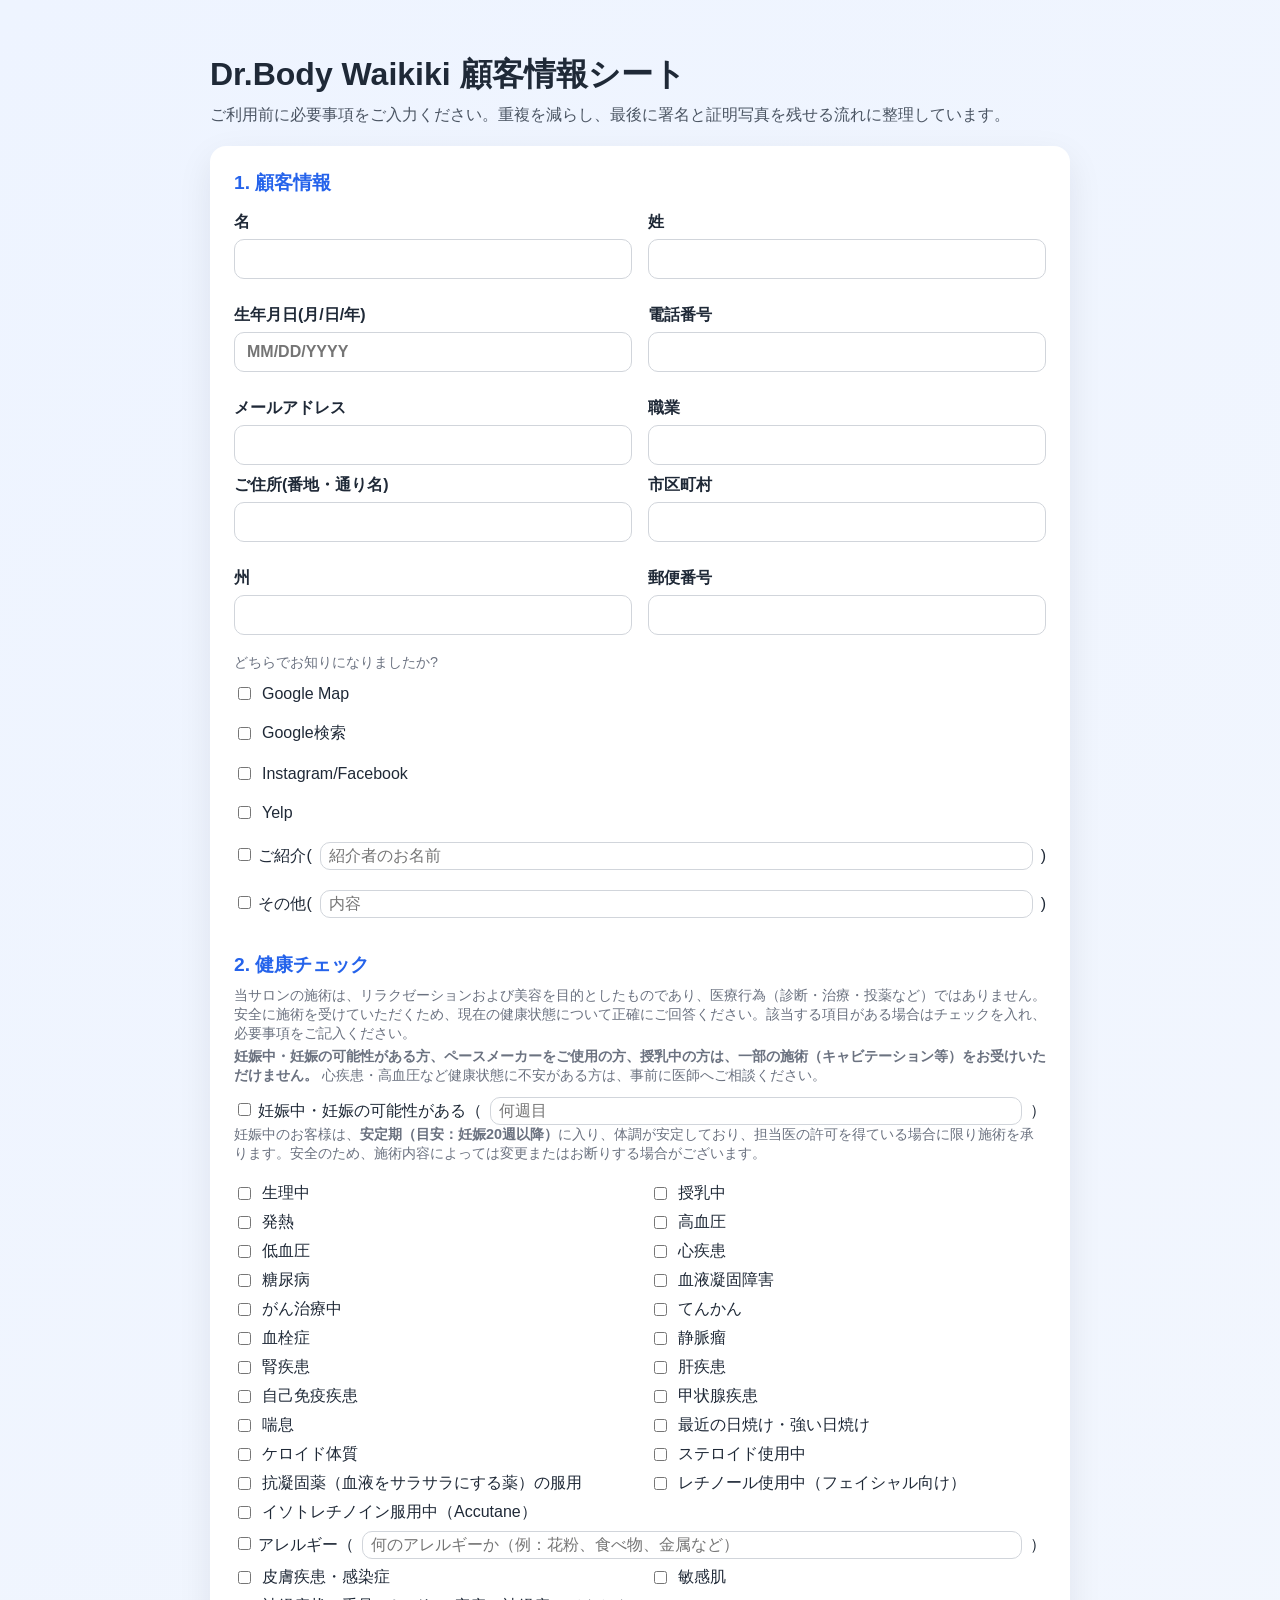
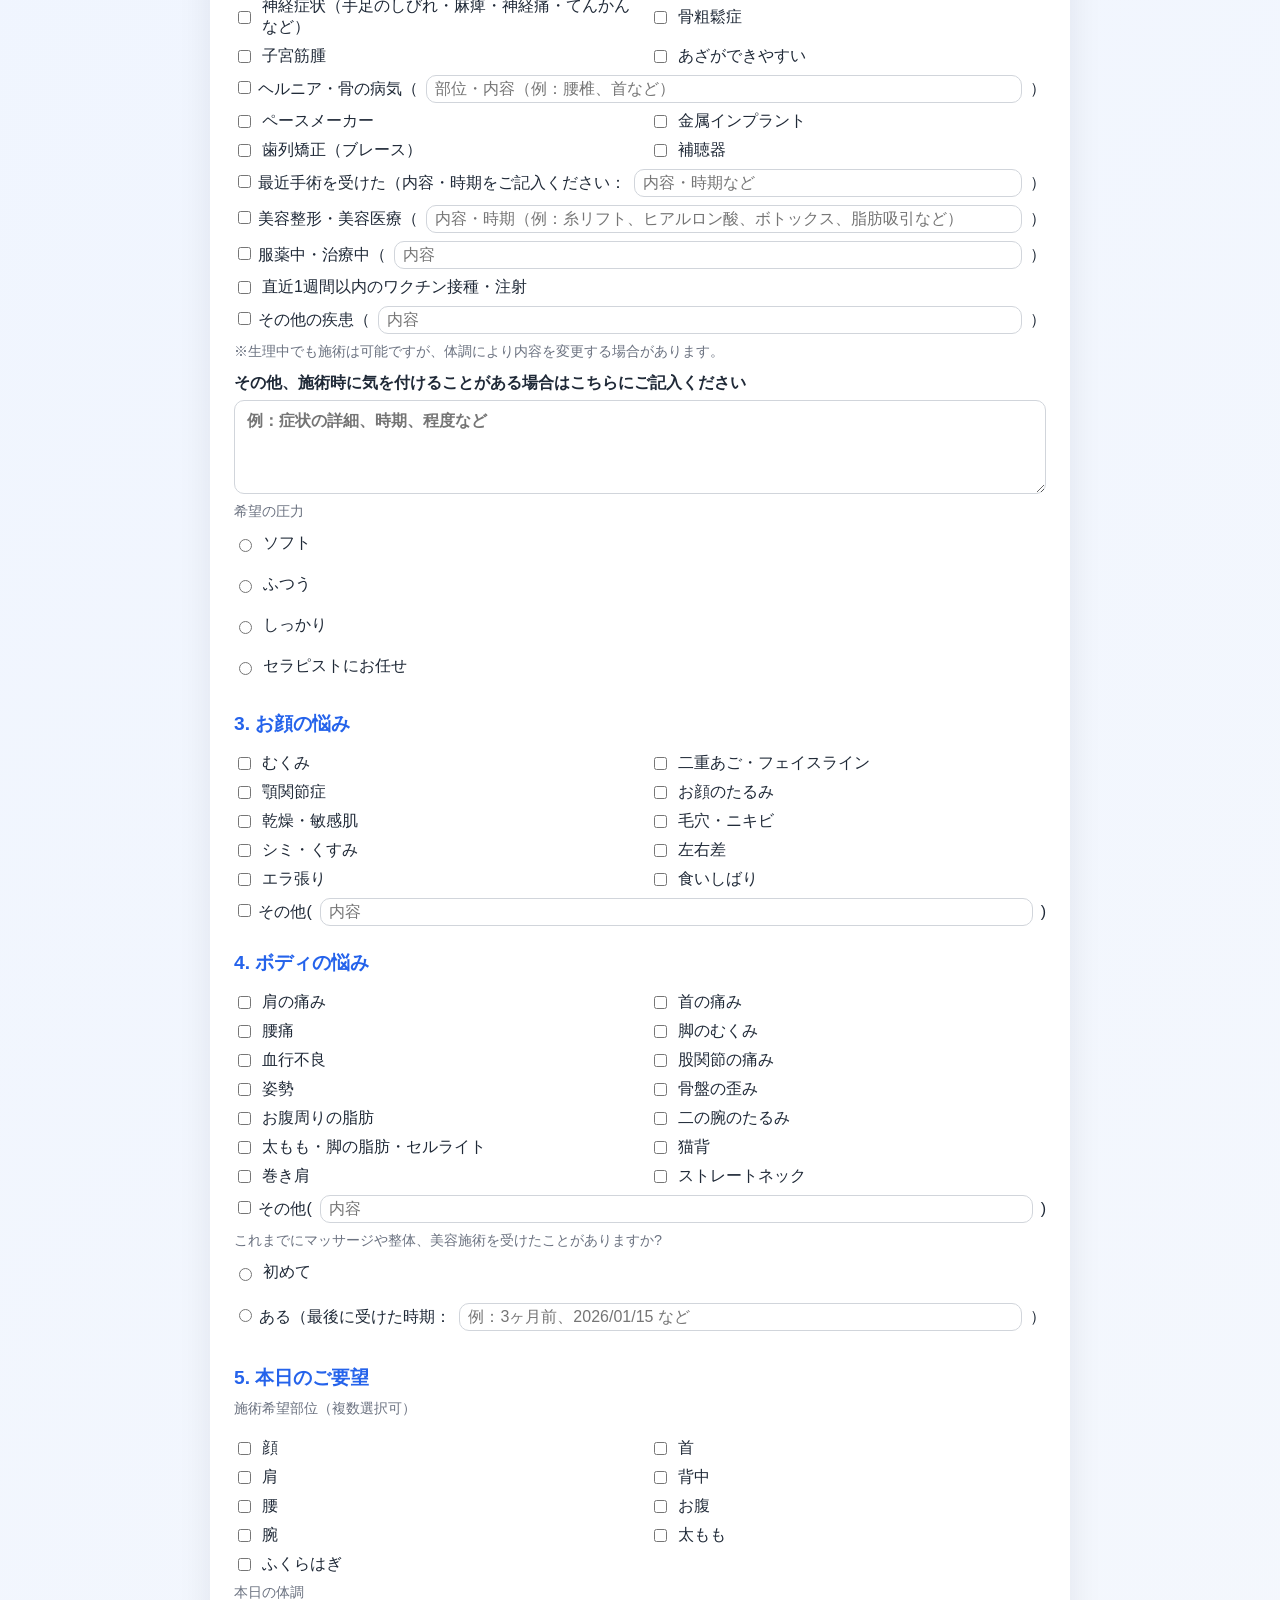
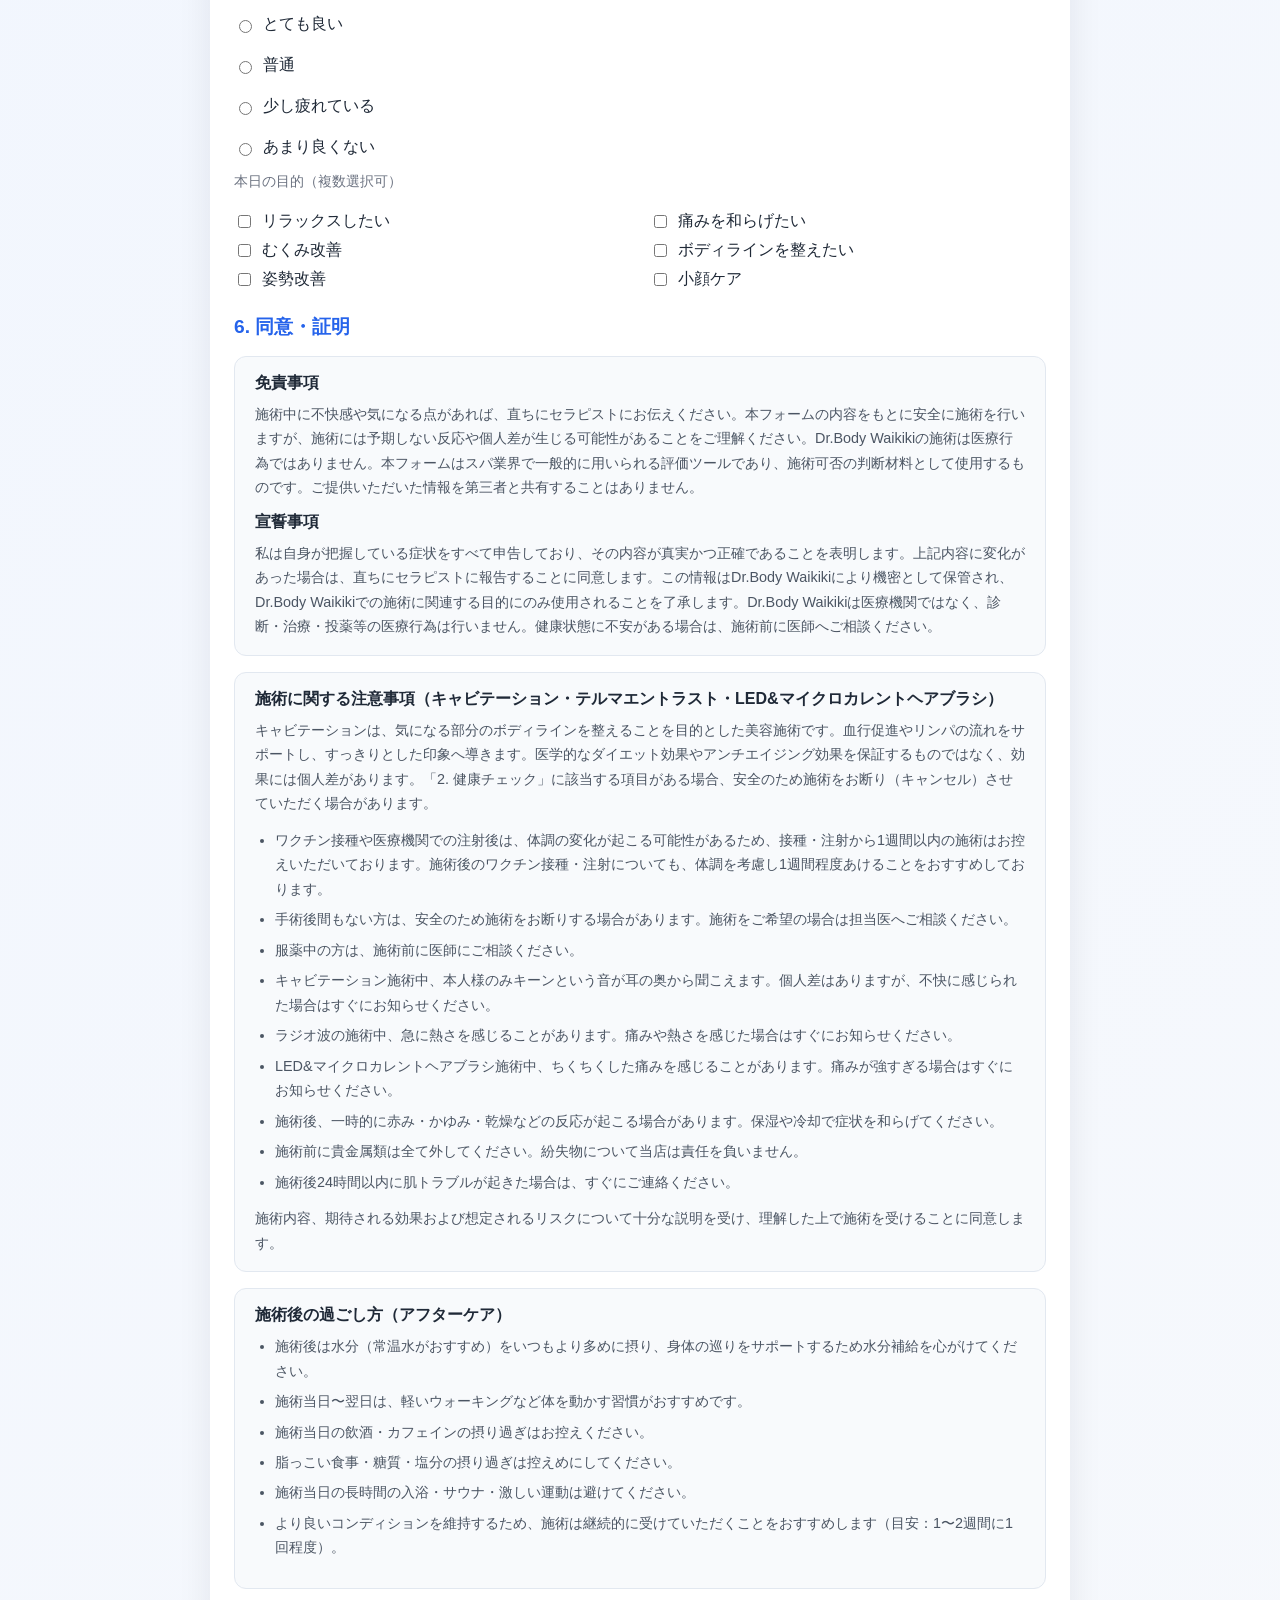
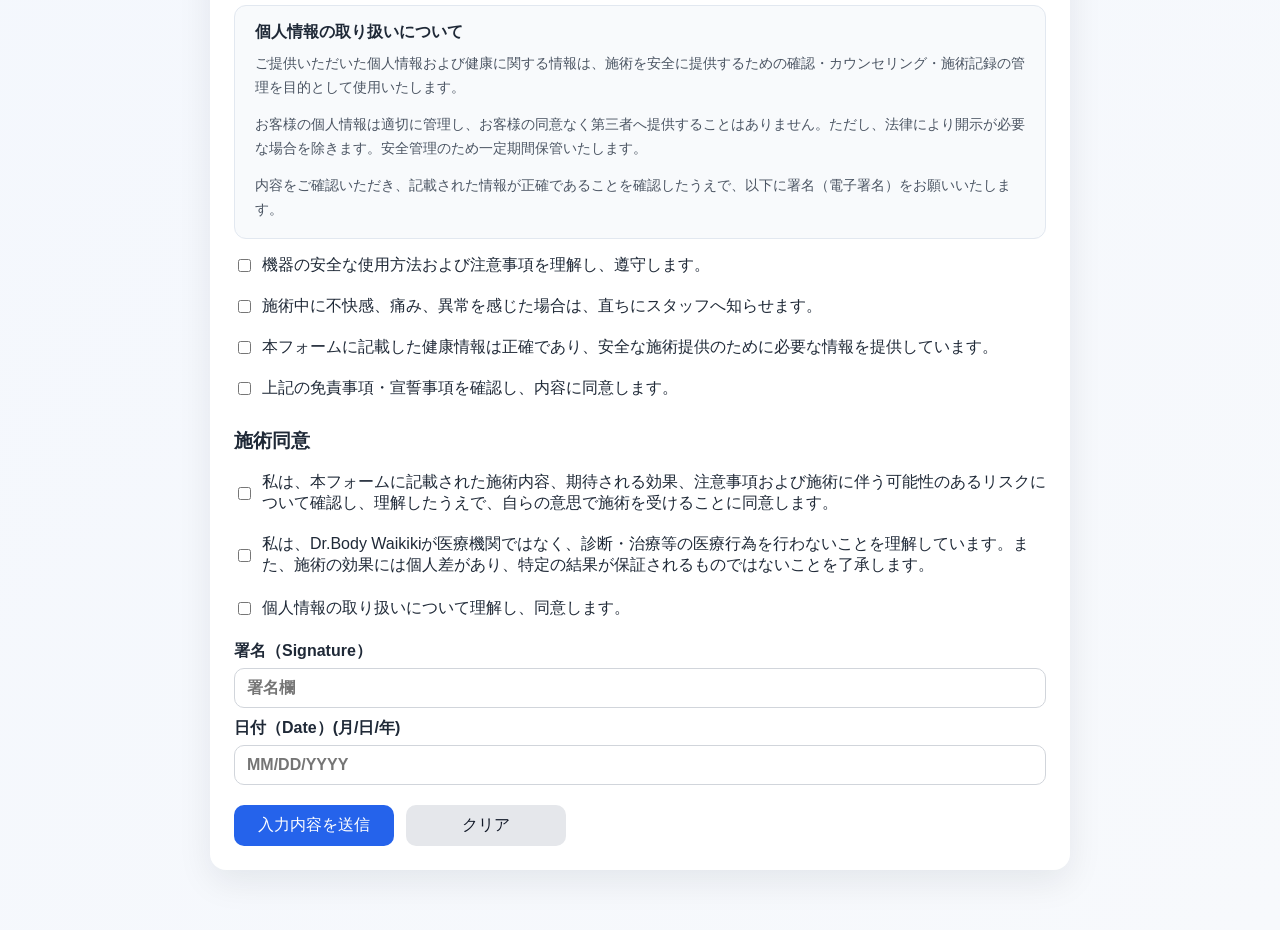
==== index.html @ 27babc33 "Require birth date, email, and referral source" ====
<!DOCTYPE html>
<html lang="ja">
  <head>
    <meta charset="UTF-8" />
    <meta name="viewport" content="width=device-width, initial-scale=1.0" />
    <title>Dr.Body Waikiki | 顧客情報・健康チェック・同意・証明</title>
    <link rel="stylesheet" href="styles.css" />
  </head>
  <body>
    <main class="container">
      <header class="hero">
        <h1>Dr.Body Waikiki 顧客情報シート</h1>
        <p>ご利用前に必要事項をご入力ください。重複を減らし、最後に署名と証明写真を残せる流れに整理しています。</p>
      </header>

      <form id="intakeForm" class="form-card">
        <section>
          <h2>1. 顧客情報</h2>
          <div class="grid">
            <label>
              名
              <input type="text" name="firstName" autocomplete="given-name" required />
            </label>
            <label>
              姓
              <input type="text" name="lastName" autocomplete="family-name" required />
            </label>
            <label>
              生年月日(月/日/年)
              <input
                type="text"
                name="birthDate"
                placeholder="MM/DD/YYYY"
                pattern="(0[1-9]|1[0-2])/(0[1-9]|[12][0-9]|3[01])/[0-9]{4}"
                title="MM/DD/YYYY の形式で入力してください"
                autocomplete="bday"
                required
              />
            </label>
            <label>
              電話番号
              <input type="tel" name="phone" autocomplete="tel" required />
            </label>
            <label>
              メールアドレス
              <input type="email" name="email" autocomplete="email" required />
            </label>
            <label>
              職業
              <input type="text" name="occupation" autocomplete="organization-title" />
            </label>
          </div>
          <div class="grid">
            <label>
              ご住所(番地・通り名)
              <input type="text" name="addressStreet" autocomplete="street-address" />
            </label>
            <label>
              市区町村
              <input type="text" name="addressCity" autocomplete="address-level2" />
            </label>
            <label>
              州
              <input type="text" name="addressState" autocomplete="address-level1" />
            </label>
            <label>
              郵便番号
              <input type="text" name="addressZip" autocomplete="postal-code" />
            </label>
          </div>
          <div class="referral-block">
            <p class="section-note">どちらでお知りになりましたか?</p>
            <div class="checkbox-list">
              <label><input type="checkbox" name="referralSource" value="Google Map" /> Google Map</label>
              <label><input type="checkbox" name="referralSource" value="Google検索" /> Google検索</label>
              <label><input type="checkbox" name="referralSource" value="Instagram/Facebook" /> Instagram/Facebook</label>
              <label><input type="checkbox" name="referralSource" value="Yelp" /> Yelp</label>
              <label class="inline-detail">
                <span><input type="checkbox" name="referralSource" value="ご紹介" /> ご紹介(</span>
                <input type="text" name="referralName" placeholder="紹介者のお名前" />
                <span>)</span>
              </label>
              <label class="inline-detail">
                <span><input type="checkbox" name="referralSource" value="その他" /> その他(</span>
                <input type="text" name="referralOther" placeholder="内容" />
                <span>)</span>
              </label>
            </div>
          </div>
        </section>

        <section>
          <h2>2. 健康チェック</h2>
          <p class="section-note">当サロンの施術は、リラクゼーションおよび美容を目的としたものであり、医療行為（診断・治療・投薬など）ではありません。安全に施術を受けていただくため、現在の健康状態について正確にご回答ください。該当する項目がある場合はチェックを入れ、必要事項をご記入ください。</p>
          <p class="section-note">
            <strong>妊娠中・妊娠の可能性がある方、ペースメーカーをご使用の方、授乳中の方は、一部の施術（キャビテーション等）をお受けいただけません。</strong>
            心疾患・高血圧など健康状態に不安がある方は、事前に医師へご相談ください。
          </p>
          <div class="symptom-grid">
            <label class="inline-detail">
              <span><input type="checkbox" name="symptoms" value="妊娠中・妊娠の可能性" /> 妊娠中・妊娠の可能性がある（</span>
              <input type="text" name="pregnancyWeeks" placeholder="何週目" />
              <span>）</span>
            </label>
            <p class="section-note" style="grid-column: 1 / -1;">
              妊娠中のお客様は、<strong>安定期（目安：妊娠20週以降）</strong>に入り、体調が安定しており、担当医の許可を得ている場合に限り施術を承ります。安全のため、施術内容によっては変更またはお断りする場合がございます。
            </p>
            <label><input type="checkbox" name="symptoms" value="生理中" /> 生理中</label>
            <label><input type="checkbox" name="symptoms" value="授乳中" /> 授乳中</label>
            <label><input type="checkbox" name="symptoms" value="発熱" /> 発熱</label>
            <label><input type="checkbox" name="symptoms" value="高血圧" /> 高血圧</label>
            <label><input type="checkbox" name="symptoms" value="低血圧" /> 低血圧</label>
            <label><input type="checkbox" name="symptoms" value="心疾患" /> 心疾患</label>
            <label><input type="checkbox" name="symptoms" value="糖尿病" /> 糖尿病</label>
            <label><input type="checkbox" name="symptoms" value="血液凝固障害" /> 血液凝固障害</label>
            <label><input type="checkbox" name="symptoms" value="がん治療中" /> がん治療中</label>
            <label><input type="checkbox" name="symptoms" value="てんかん" /> てんかん</label>
            <label><input type="checkbox" name="symptoms" value="血栓症" /> 血栓症</label>
            <label><input type="checkbox" name="symptoms" value="静脈瘤" /> 静脈瘤</label>
            <label><input type="checkbox" name="symptoms" value="腎疾患" /> 腎疾患</label>
            <label><input type="checkbox" name="symptoms" value="肝疾患" /> 肝疾患</label>
            <label><input type="checkbox" name="symptoms" value="自己免疫疾患" /> 自己免疫疾患</label>
            <label><input type="checkbox" name="symptoms" value="甲状腺疾患" /> 甲状腺疾患</label>
            <label><input type="checkbox" name="symptoms" value="喘息" /> 喘息</label>
            <label><input type="checkbox" name="symptoms" value="最近の日焼け・強い日焼け" /> 最近の日焼け・強い日焼け</label>
            <label><input type="checkbox" name="symptoms" value="ケロイド体質" /> ケロイド体質</label>
            <label><input type="checkbox" name="symptoms" value="ステロイド使用中" /> ステロイド使用中</label>
            <label><input type="checkbox" name="symptoms" value="抗凝固薬（血液をサラサラにする薬）の服用" /> 抗凝固薬（血液をサラサラにする薬）の服用</label>
            <label><input type="checkbox" name="symptoms" value="レチノール使用中（フェイシャル向け）" /> レチノール使用中（フェイシャル向け）</label>
            <label><input type="checkbox" name="symptoms" value="イソトレチノイン服用中（Accutane）" /> イソトレチノイン服用中（Accutane）</label>
            <label class="inline-detail">
              <span><input type="checkbox" name="symptoms" value="アレルギー" /> アレルギー（</span>
              <input type="text" name="allergyDetail" placeholder="何のアレルギーか（例：花粉、食べ物、金属など）" />
              <span>）</span>
            </label>
            <label><input type="checkbox" name="symptoms" value="皮膚疾患・感染症" /> 皮膚疾患・感染症</label>
            <label><input type="checkbox" name="symptoms" value="敏感肌" /> 敏感肌</label>
            <label><input type="checkbox" name="symptoms" value="神経症状（手足のしびれ・麻痺・神経痛・てんかんなど）" /> 神経症状（手足のしびれ・麻痺・神経痛・てんかんなど）</label>
            <label><input type="checkbox" name="symptoms" value="骨粗鬆症" /> 骨粗鬆症</label>
            <label><input type="checkbox" name="symptoms" value="子宮筋腫" /> 子宮筋腫</label>
            <label><input type="checkbox" name="symptoms" value="あざができやすい" /> あざができやすい</label>
            <label class="inline-detail">
              <span><input type="checkbox" name="symptoms" value="ヘルニア・骨の病気" /> ヘルニア・骨の病気（</span>
              <input type="text" name="herniaDetail" placeholder="部位・内容（例：腰椎、首など）" />
              <span>）</span>
            </label>
            <label><input type="checkbox" name="symptoms" value="ペースメーカー" /> ペースメーカー</label>
            <label><input type="checkbox" name="symptoms" value="金属インプラント" /> 金属インプラント</label>
            <label><input type="checkbox" name="symptoms" value="歯列矯正（ブレース）" /> 歯列矯正（ブレース）</label>
            <label><input type="checkbox" name="symptoms" value="補聴器" /> 補聴器</label>
            <label class="inline-detail">
              <span><input type="checkbox" name="symptoms" value="最近手術を受けた" /> 最近手術を受けた（内容・時期をご記入ください：</span>
              <input type="text" name="recentSurgeryDetail" placeholder="内容・時期など" />
              <span>）</span>
            </label>
            <label class="inline-detail">
              <span><input type="checkbox" name="symptoms" value="美容整形・美容医療" /> 美容整形・美容医療（</span>
              <input type="text" name="cosmeticSurgeryDetail" placeholder="内容・時期（例：糸リフト、ヒアルロン酸、ボトックス、脂肪吸引など）" />
              <span>）</span>
            </label>
            <label class="inline-detail">
              <span><input type="checkbox" name="symptoms" value="服薬中・治療中" /> 服薬中・治療中（</span>
              <input type="text" name="medicationDetail" placeholder="内容" />
              <span>）</span>
            </label>
            <label><input type="checkbox" name="symptoms" value="直近1週間以内のワクチン接種・注射" /> 直近1週間以内のワクチン接種・注射</label>
            <label class="inline-detail">
              <span><input type="checkbox" name="symptoms" value="その他の疾患" /> その他の疾患（</span>
              <input type="text" name="otherHealthDetail" placeholder="内容" />
              <span>）</span>
            </label>
          </div>
          <p class="section-note">※生理中でも施術は可能ですが、体調により内容を変更する場合があります。</p>
          <label>
            その他、施術時に気を付けることがある場合はこちらにご記入ください
            <textarea name="healthDetails" rows="4" placeholder="例：症状の詳細、時期、程度など"></textarea>
          </label>
          <div class="pressure-block">
            <p class="section-note">希望の圧力</p>
            <div class="checkbox-list pressure-options">
              <label><input type="radio" name="pressurePreference" value="ソフト" /> ソフト</label>
              <label><input type="radio" name="pressurePreference" value="ふつう" /> ふつう</label>
              <label><input type="radio" name="pressurePreference" value="しっかり" /> しっかり</label>
              <label><input type="radio" name="pressurePreference" value="セラピストにお任せ" /> セラピストにお任せ</label>
            </div>
          </div>
        </section>

        <section>
          <h2>3. お顔の悩み</h2>
          <div class="symptom-grid">
            <label><input type="checkbox" name="facialConcerns" value="むくみ" /> むくみ</label>
            <label><input type="checkbox" name="facialConcerns" value="二重あご・フェイスライン" /> 二重あご・フェイスライン</label>
            <label><input type="checkbox" name="facialConcerns" value="顎関節症" /> 顎関節症</label>
            <label><input type="checkbox" name="facialConcerns" value="お顔のたるみ" /> お顔のたるみ</label>
            <label><input type="checkbox" name="facialConcerns" value="乾燥・敏感肌" /> 乾燥・敏感肌</label>
            <label><input type="checkbox" name="facialConcerns" value="毛穴・ニキビ" /> 毛穴・ニキビ</label>
            <label><input type="checkbox" name="facialConcerns" value="シミ・くすみ" /> シミ・くすみ</label>
            <label><input type="checkbox" name="facialConcerns" value="左右差" /> 左右差</label>
            <label><input type="checkbox" name="facialConcerns" value="エラ張り" /> エラ張り</label>
            <label><input type="checkbox" name="facialConcerns" value="食いしばり" /> 食いしばり</label>
            <label class="inline-detail">
              <span><input type="checkbox" name="facialConcerns" value="その他" /> その他(</span>
              <input type="text" name="facialConcernOther" placeholder="内容" />
              <span>)</span>
            </label>
          </div>
        </section>

        <section>
          <h2>4. ボディの悩み</h2>
          <div class="symptom-grid">
            <label><input type="checkbox" name="bodyConcerns" value="肩の痛み" /> 肩の痛み</label>
            <label><input type="checkbox" name="bodyConcerns" value="首の痛み" /> 首の痛み</label>
            <label><input type="checkbox" name="bodyConcerns" value="腰痛" /> 腰痛</label>
            <label><input type="checkbox" name="bodyConcerns" value="脚のむくみ" /> 脚のむくみ</label>
            <label><input type="checkbox" name="bodyConcerns" value="血行不良" /> 血行不良</label>
            <label><input type="checkbox" name="bodyConcerns" value="股関節の痛み" /> 股関節の痛み</label>
            <label><input type="checkbox" name="bodyConcerns" value="姿勢" /> 姿勢</label>
            <label><input type="checkbox" name="bodyConcerns" value="骨盤の歪み" /> 骨盤の歪み</label>
            <label><input type="checkbox" name="bodyConcerns" value="お腹周りの脂肪" /> お腹周りの脂肪</label>
            <label><input type="checkbox" name="bodyConcerns" value="二の腕のたるみ" /> 二の腕のたるみ</label>
            <label><input type="checkbox" name="bodyConcerns" value="太もも・脚の脂肪・セルライト" /> 太もも・脚の脂肪・セルライト</label>
            <label><input type="checkbox" name="bodyConcerns" value="猫背" /> 猫背</label>
            <label><input type="checkbox" name="bodyConcerns" value="巻き肩" /> 巻き肩</label>
            <label><input type="checkbox" name="bodyConcerns" value="ストレートネック" /> ストレートネック</label>
            <label class="inline-detail">
              <span><input type="checkbox" name="bodyConcerns" value="その他" /> その他(</span>
              <input type="text" name="bodyConcernOther" placeholder="内容" />
              <span>)</span>
            </label>
          </div>
          <div class="referral-block">
            <p class="section-note">これまでにマッサージや整体、美容施術を受けたことがありますか?</p>
            <div class="checkbox-list">
              <label><input type="radio" name="massageHistory" value="初めて" /> 初めて</label>
              <label class="inline-detail">
                <span><input type="radio" name="massageHistory" value="ある" /> ある（最後に受けた時期：</span>
                <input type="text" name="lastMassage" placeholder="例：3ヶ月前、2026/01/15 など" />
                <span>）</span>
              </label>
            </div>
          </div>
        </section>

        <section>
          <h2>5. 本日のご要望</h2>
          <div class="symptom-grid">
            <p class="section-note" style="grid-column: 1 / -1;">施術希望部位（複数選択可）</p>
            <label><input type="checkbox" name="desiredAreas" value="顔" /> 顔</label>
            <label><input type="checkbox" name="desiredAreas" value="首" /> 首</label>
            <label><input type="checkbox" name="desiredAreas" value="肩" /> 肩</label>
            <label><input type="checkbox" name="desiredAreas" value="背中" /> 背中</label>
            <label><input type="checkbox" name="desiredAreas" value="腰" /> 腰</label>
            <label><input type="checkbox" name="desiredAreas" value="お腹" /> お腹</label>
            <label><input type="checkbox" name="desiredAreas" value="腕" /> 腕</label>
            <label><input type="checkbox" name="desiredAreas" value="太もも" /> 太もも</label>
            <label><input type="checkbox" name="desiredAreas" value="ふくらはぎ" /> ふくらはぎ</label>
          </div>
          <div class="pressure-block">
            <p class="section-note">本日の体調</p>
            <div class="checkbox-list pressure-options">
              <label><input type="radio" name="todayCondition" value="とても良い" /> とても良い</label>
              <label><input type="radio" name="todayCondition" value="普通" /> 普通</label>
              <label><input type="radio" name="todayCondition" value="少し疲れている" /> 少し疲れている</label>
              <label><input type="radio" name="todayCondition" value="あまり良くない" /> あまり良くない</label>
            </div>
          </div>
          <div class="symptom-grid">
            <p class="section-note" style="grid-column: 1 / -1;">本日の目的（複数選択可）</p>
            <label><input type="checkbox" name="todayGoals" value="リラックスしたい" /> リラックスしたい</label>
            <label><input type="checkbox" name="todayGoals" value="痛みを和らげたい" /> 痛みを和らげたい</label>
            <label><input type="checkbox" name="todayGoals" value="むくみ改善" /> むくみ改善</label>
            <label><input type="checkbox" name="todayGoals" value="ボディラインを整えたい" /> ボディラインを整えたい</label>
            <label><input type="checkbox" name="todayGoals" value="姿勢改善" /> 姿勢改善</label>
            <label><input type="checkbox" name="todayGoals" value="小顔ケア" /> 小顔ケア</label>
          </div>
        </section>

        <section>
          <h2>6. 同意・証明</h2>
          <div class="disclaimer">
            <h3>免責事項</h3>
            <p>
              施術中に不快感や気になる点があれば、直ちにセラピストにお伝えください。本フォームの内容をもとに安全に施術を行いますが、施術には予期しない反応や個人差が生じる可能性があることをご理解ください。Dr.Body Waikikiの施術は医療行為ではありません。本フォームはスパ業界で一般的に用いられる評価ツールであり、施術可否の判断材料として使用するものです。ご提供いただいた情報を第三者と共有することはありません。
            </p>
            <h3>宣誓事項</h3>
            <p>
              私は自身が把握している症状をすべて申告しており、その内容が真実かつ正確であることを表明します。上記内容に変化があった場合は、直ちにセラピストに報告することに同意します。この情報はDr.Body Waikikiにより機密として保管され、Dr.Body Waikikiでの施術に関連する目的にのみ使用されることを了承します。Dr.Body Waikikiは医療機関ではなく、診断・治療・投薬等の医療行為は行いません。健康状態に不安がある場合は、施術前に医師へご相談ください。
            </p>
          </div>
          <div class="disclaimer">
            <h3>施術に関する注意事項（キャビテーション・テルマエントラスト・LED&amp;マイクロカレントヘアブラシ）</h3>
            <p>
              キャビテーションは、気になる部分のボディラインを整えることを目的とした美容施術です。血行促進やリンパの流れをサポートし、すっきりとした印象へ導きます。医学的なダイエット効果やアンチエイジング効果を保証するものではなく、効果には個人差があります。「2. 健康チェック」に該当する項目がある場合、安全のため施術をお断り（キャンセル）させていただく場合があります。
            </p>
            <ul>
              <li>ワクチン接種や医療機関での注射後は、体調の変化が起こる可能性があるため、接種・注射から1週間以内の施術はお控えいただいております。施術後のワクチン接種・注射についても、体調を考慮し1週間程度あけることをおすすめしております。</li>
              <li>手術後間もない方は、安全のため施術をお断りする場合があります。施術をご希望の場合は担当医へご相談ください。</li>
              <li>服薬中の方は、施術前に医師にご相談ください。</li>
              <li>キャビテーション施術中、本人様のみキーンという音が耳の奥から聞こえます。個人差はありますが、不快に感じられた場合はすぐにお知らせください。</li>
              <li>ラジオ波の施術中、急に熱さを感じることがあります。痛みや熱さを感じた場合はすぐにお知らせください。</li>
              <li>LED&amp;マイクロカレントヘアブラシ施術中、ちくちくした痛みを感じることがあります。痛みが強すぎる場合はすぐにお知らせください。</li>
              <li>施術後、一時的に赤み・かゆみ・乾燥などの反応が起こる場合があります。保湿や冷却で症状を和らげてください。</li>
              <li>施術前に貴金属類は全て外してください。紛失物について当店は責任を負いません。</li>
              <li>施術後24時間以内に肌トラブルが起きた場合は、すぐにご連絡ください。</li>
            </ul>
            <p>
              施術内容、期待される効果および想定されるリスクについて十分な説明を受け、理解した上で施術を受けることに同意します。
            </p>
          </div>
          <div class="disclaimer">
            <h3>施術後の過ごし方（アフターケア）</h3>
            <ul>
              <li>施術後は水分（常温水がおすすめ）をいつもより多めに摂り、身体の巡りをサポートするため水分補給を心がけてください。</li>
              <li>施術当日〜翌日は、軽いウォーキングなど体を動かす習慣がおすすめです。</li>
              <li>施術当日の飲酒・カフェインの摂り過ぎはお控えください。</li>
              <li>脂っこい食事・糖質・塩分の摂り過ぎは控えめにしてください。</li>
              <li>施術当日の長時間の入浴・サウナ・激しい運動は避けてください。</li>
              <li>より良いコンディションを維持するため、施術は継続的に受けていただくことをおすすめします（目安：1〜2週間に1回程度）。</li>
            </ul>
          </div>
          <div class="disclaimer">
            <h3>個人情報の取り扱いについて</h3>
            <p>
              ご提供いただいた個人情報および健康に関する情報は、施術を安全に提供するための確認・カウンセリング・施術記録の管理を目的として使用いたします。
            </p>
            <p>
              お客様の個人情報は適切に管理し、お客様の同意なく第三者へ提供することはありません。ただし、法律により開示が必要な場合を除きます。安全管理のため一定期間保管いたします。
            </p>
            <p>
              内容をご確認いただき、記載された情報が正確であることを確認したうえで、以下に署名（電子署名）をお願いいたします。
            </p>
          </div>
          <div class="checkbox-list">
            <label><input type="checkbox" name="consentSafety" value="同意" required /> 機器の安全な使用方法および注意事項を理解し、遵守します。</label>
            <label><input type="checkbox" name="consentRisk" value="同意" required /> 施術中に不快感、痛み、異常を感じた場合は、直ちにスタッフへ知らせます。</label>
            <label><input type="checkbox" name="consentData" value="同意" required /> 本フォームに記載した健康情報は正確であり、安全な施術提供のために必要な情報を提供しています。</label>
            <label><input type="checkbox" name="consentDisclaimer" value="同意" required /> 上記の免責事項・宣誓事項を確認し、内容に同意します。</label>
          </div>
          <h3>施術同意</h3>
          <div class="checkbox-list">
            <label><input type="checkbox" name="consentTreatment" value="同意" required /> 私は、本フォームに記載された施術内容、期待される効果、注意事項および施術に伴う可能性のあるリスクについて確認し、理解したうえで、自らの意思で施術を受けることに同意します。</label>
            <label><input type="checkbox" name="consentMedical" value="同意" required /> 私は、Dr.Body Waikikiが医療機関ではなく、診断・治療等の医療行為を行わないことを理解しています。また、施術の効果には個人差があり、特定の結果が保証されるものではないことを了承します。</label>
          </div>
          <div class="checkbox-list">
            <label><input type="checkbox" name="consentPrivacy" value="同意" required /> 個人情報の取り扱いについて理解し、同意します。</label>
          </div>
          <label>
            署名（Signature）
            <input type="text" name="signature" placeholder="署名欄" required />
          </label>
          <label>
            日付（Date）(月/日/年)
            <input
              type="text"
              name="signatureDate"
              placeholder="MM/DD/YYYY"
              pattern="(0[1-9]|1[0-2])/(0[1-9]|[12][0-9]|3[01])/[0-9]{4}"
              title="MM/DD/YYYY の形式で入力してください"
              required
            />
          </label>
        </section>

        <div class="actions">
          <button type="submit">入力内容を送信</button>
          <button type="reset" class="secondary">クリア</button>
        </div>
      </form>

      <section id="result" class="result-card" aria-live="polite"></section>
    </main>

    <script src="script.js"></script>
  </body>
</html>
---- styles.css ----
:root {
  color-scheme: light;
  font-family: "Yu Gothic UI", "Hiragino Sans", "Noto Sans JP", sans-serif;
  background: #f4f7fb;
  color: #1f2937;
}

* {
  box-sizing: border-box;
}

body {
  margin: 0;
  background: linear-gradient(135deg, #eef4ff 0%, #f7f9fc 100%);
}

.container {
  max-width: 900px;
  margin: 0 auto;
  padding: 32px 20px 60px;
}

.hero {
  margin-bottom: 20px;
}

.hero h1 {
  margin-bottom: 8px;
  font-size: 2rem;
}

.hero p {
  margin: 0;
  color: #4b5563;
}

.form-card,
.result-card {
  background: white;
  border-radius: 16px;
  box-shadow: 0 12px 35px rgba(15, 23, 42, 0.08);
  padding: 24px;
}

.form-card section + section {
  margin-top: 24px;
}

h2 {
  margin-top: 0;
  font-size: 1.2rem;
  color: #2563eb;
}

.grid {
  display: grid;
  gap: 16px;
  grid-template-columns: repeat(2, minmax(0, 1fr));
}

label {
  display: flex;
  flex-direction: column;
  gap: 6px;
  font-weight: 600;
  margin-bottom: 10px;
}

small {
  color: #6b7280;
  font-weight: 500;
}

input,
select,
textarea,
button {
  font: inherit;
  padding: 10px 12px;
  border-radius: 10px;
  border: 1px solid #d1d5db;
}

textarea {
  resize: vertical;
}

.section-note {
  margin: -8px 0 12px;
  color: #6b7280;
  font-size: 0.9rem;
}

.symptom-grid {
  display: grid;
  grid-template-columns: repeat(2, minmax(0, 1fr));
  gap: 8px 20px;
  margin-bottom: 16px;
}

.symptom-grid label {
  flex-direction: row;
  align-items: center;
  gap: 8px;
  font-weight: 500;
  margin-bottom: 0;
}

.symptom-grid .inline-detail {
  grid-column: 1 / -1;
}

.referral-block {
  margin-top: 16px;
}

.inline-detail {
  flex-direction: row;
  align-items: center;
  gap: 6px;
}

.inline-detail input[type="text"] {
  flex: 1;
  min-width: 140px;
  padding: 4px 8px;
}

.pressure-block {
  margin-top: 16px;
}

.pressure-options {
  flex-direction: row;
  gap: 24px;
}

.pressure-options label {
  flex-direction: row;
  align-items: center;
  gap: 6px;
  font-weight: 500;
}

.disclaimer {
  background: #f8fafc;
  border: 1px solid #e2e8f0;
  border-radius: 12px;
  padding: 16px 20px;
  margin-bottom: 16px;
}

.disclaimer h3 {
  margin: 0 0 8px;
  font-size: 1rem;
  color: #1f2937;
}

.disclaimer h3 + p {
  margin-top: 0;
}

.disclaimer p {
  margin: 0 0 12px;
  color: #4b5563;
  font-size: 0.9rem;
  line-height: 1.7;
}

.disclaimer p:last-child {
  margin-bottom: 0;
}

.disclaimer ul {
  margin: 0 0 12px;
  padding-left: 20px;
  color: #4b5563;
  font-size: 0.9rem;
  line-height: 1.7;
}

.disclaimer li + li {
  margin-top: 6px;
}

.checkbox-list {
  display: flex;
  flex-direction: column;
  gap: 10px;
  margin-bottom: 12px;
}

.checkbox-list label {
  font-weight: 500;
  flex-direction: row;
  align-items: center;
  gap: 8px;
}

.actions {
  display: flex;
  gap: 12px;
  margin-top: 20px;
}

button {
  cursor: pointer;
  border: none;
  background: #2563eb;
  color: white;
  min-width: 160px;
}

button.secondary {
  background: #e5e7eb;
  color: #111827;
}

.result-card {
  margin-top: 20px;
  border: 1px solid #dbeafe;
  white-space: pre-wrap;
}

.result-card:empty {
  display: none;
}

@media (max-width: 700px) {
  .grid,
  .symptom-grid {
    grid-template-columns: 1fr;
  }

  .actions {
    flex-direction: column;
  }
}
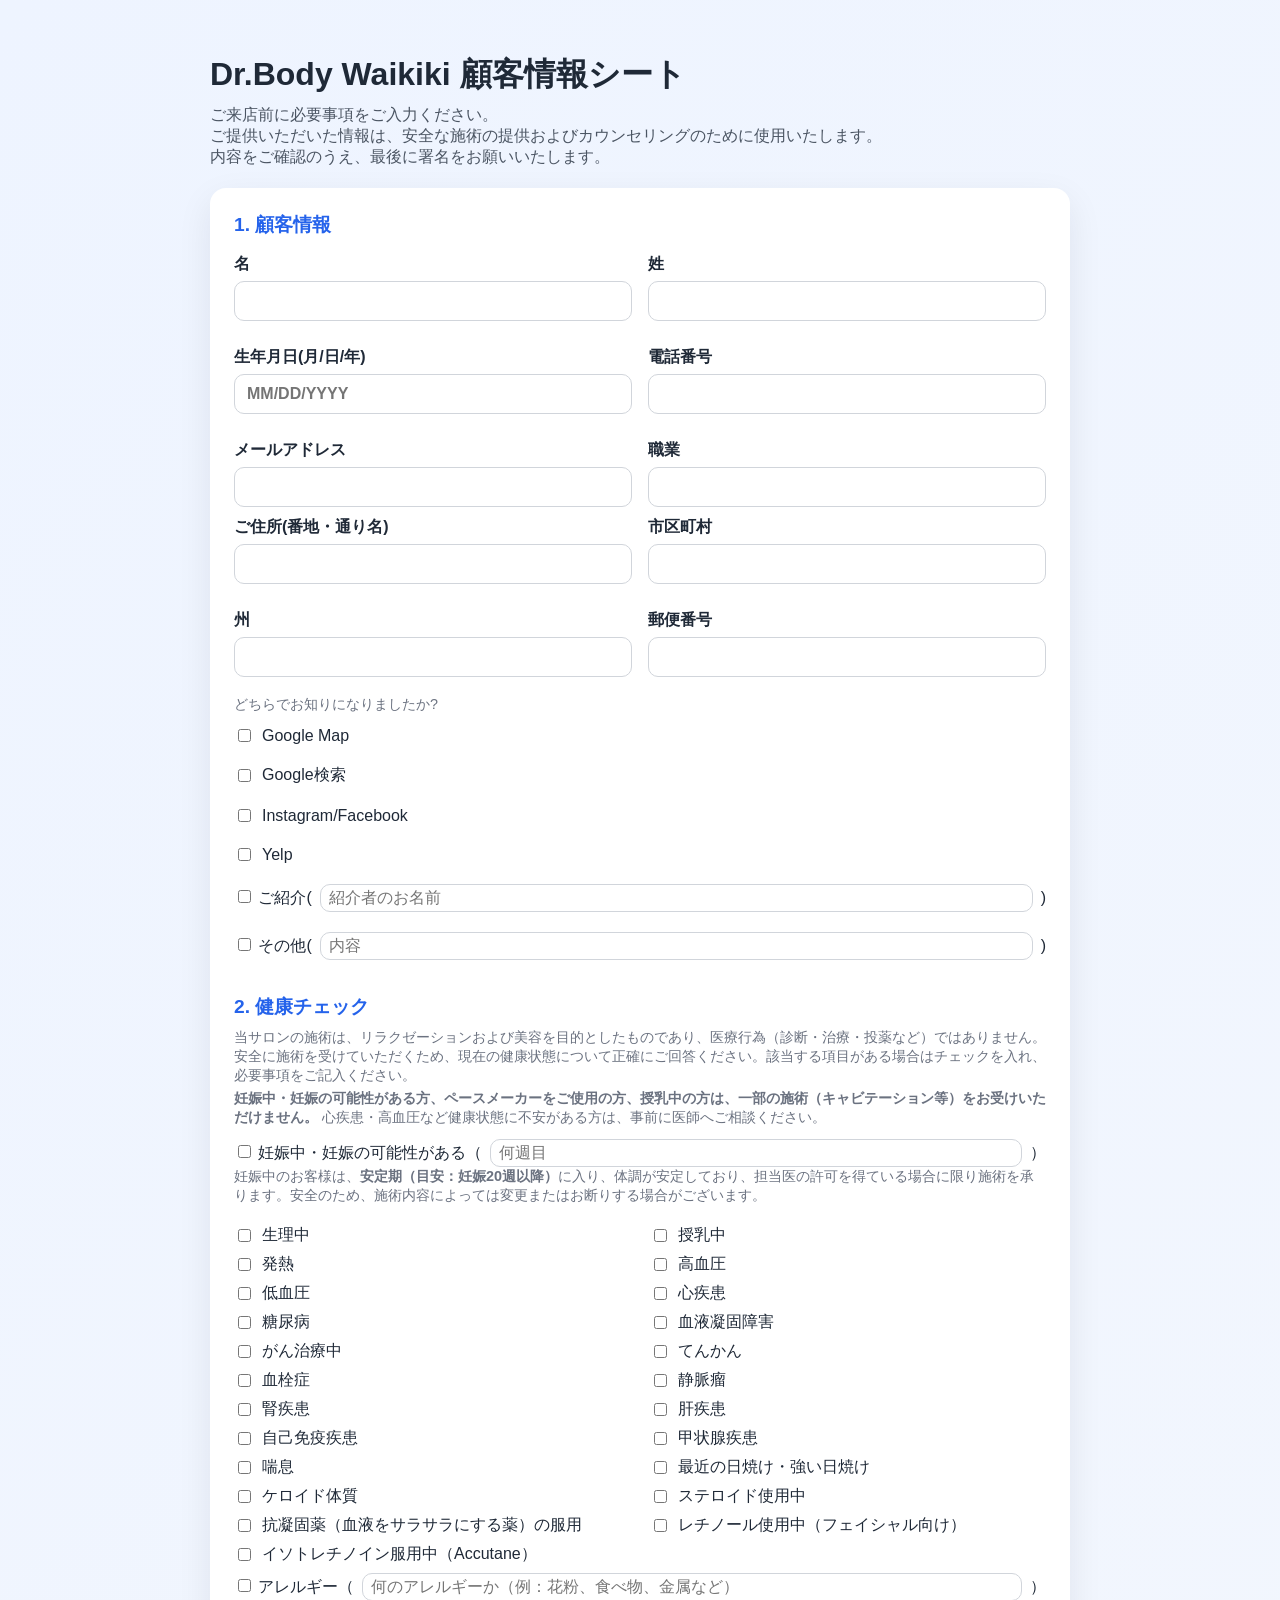
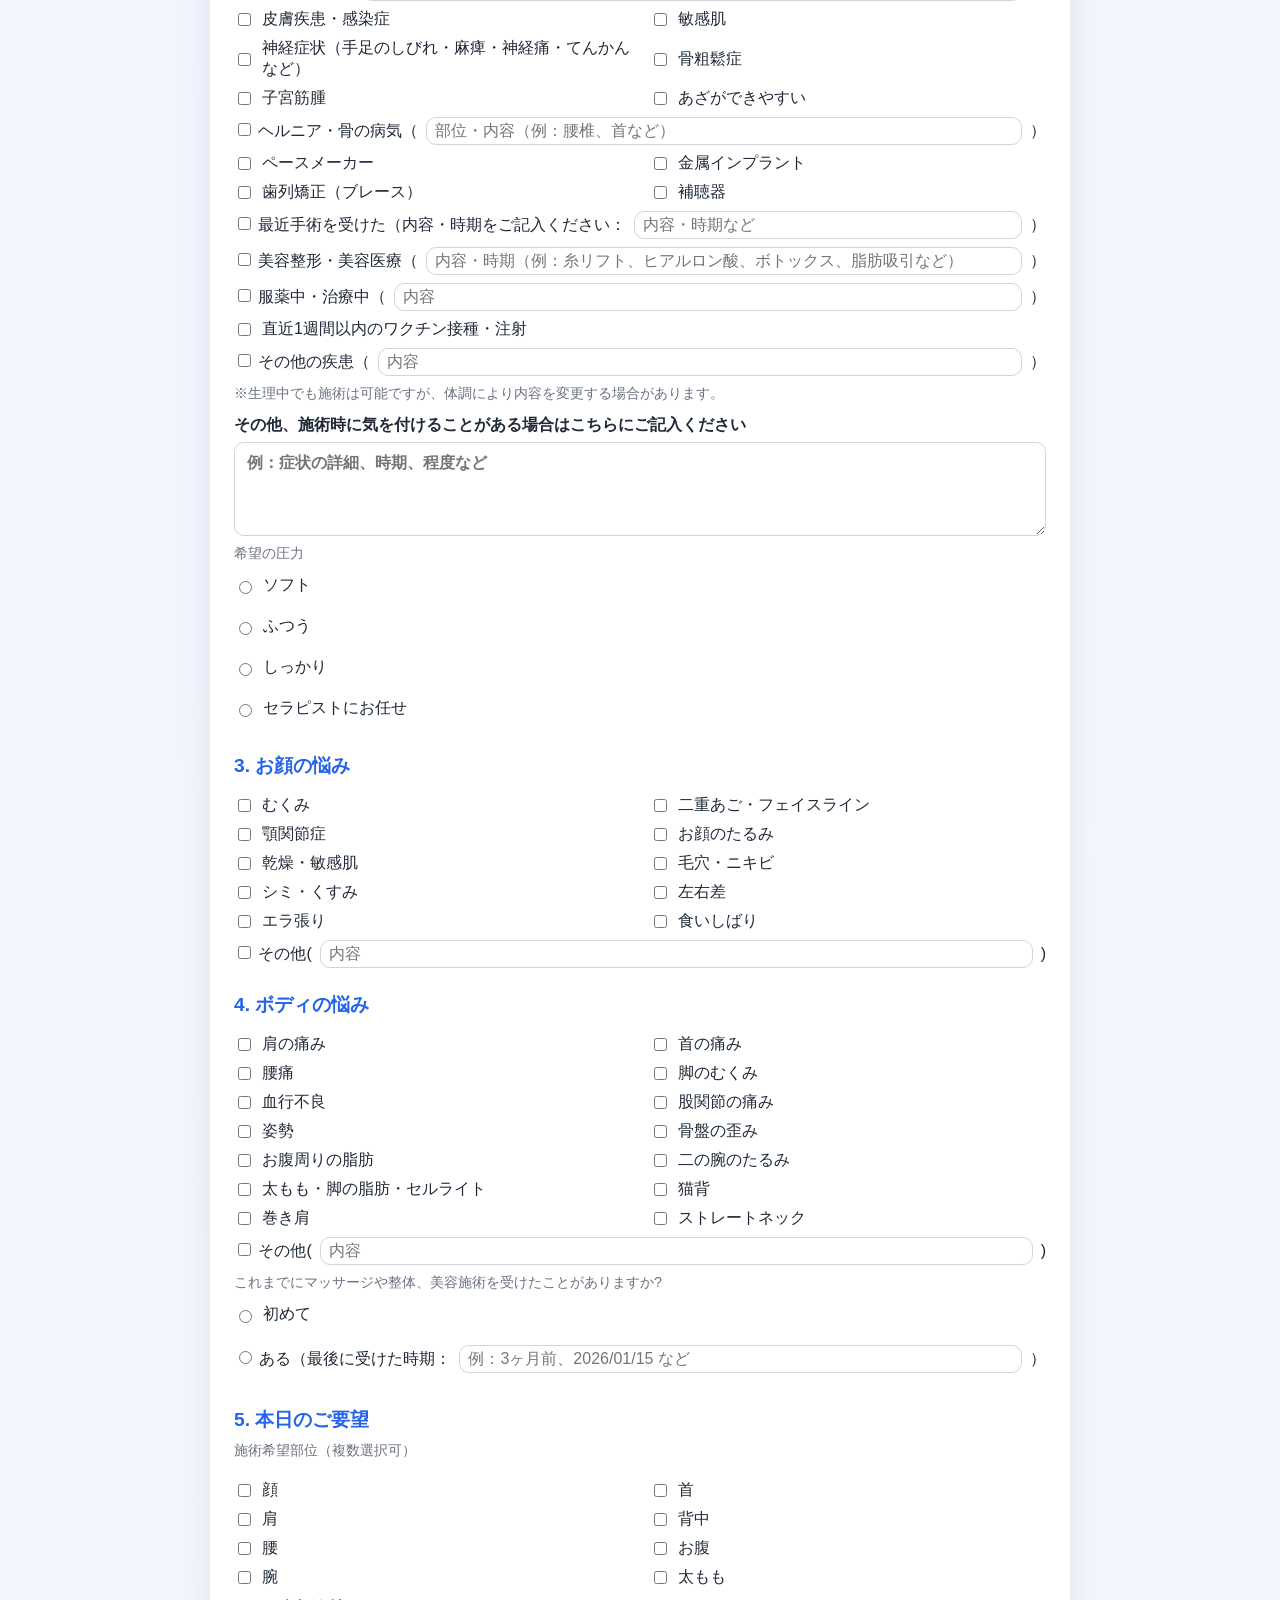
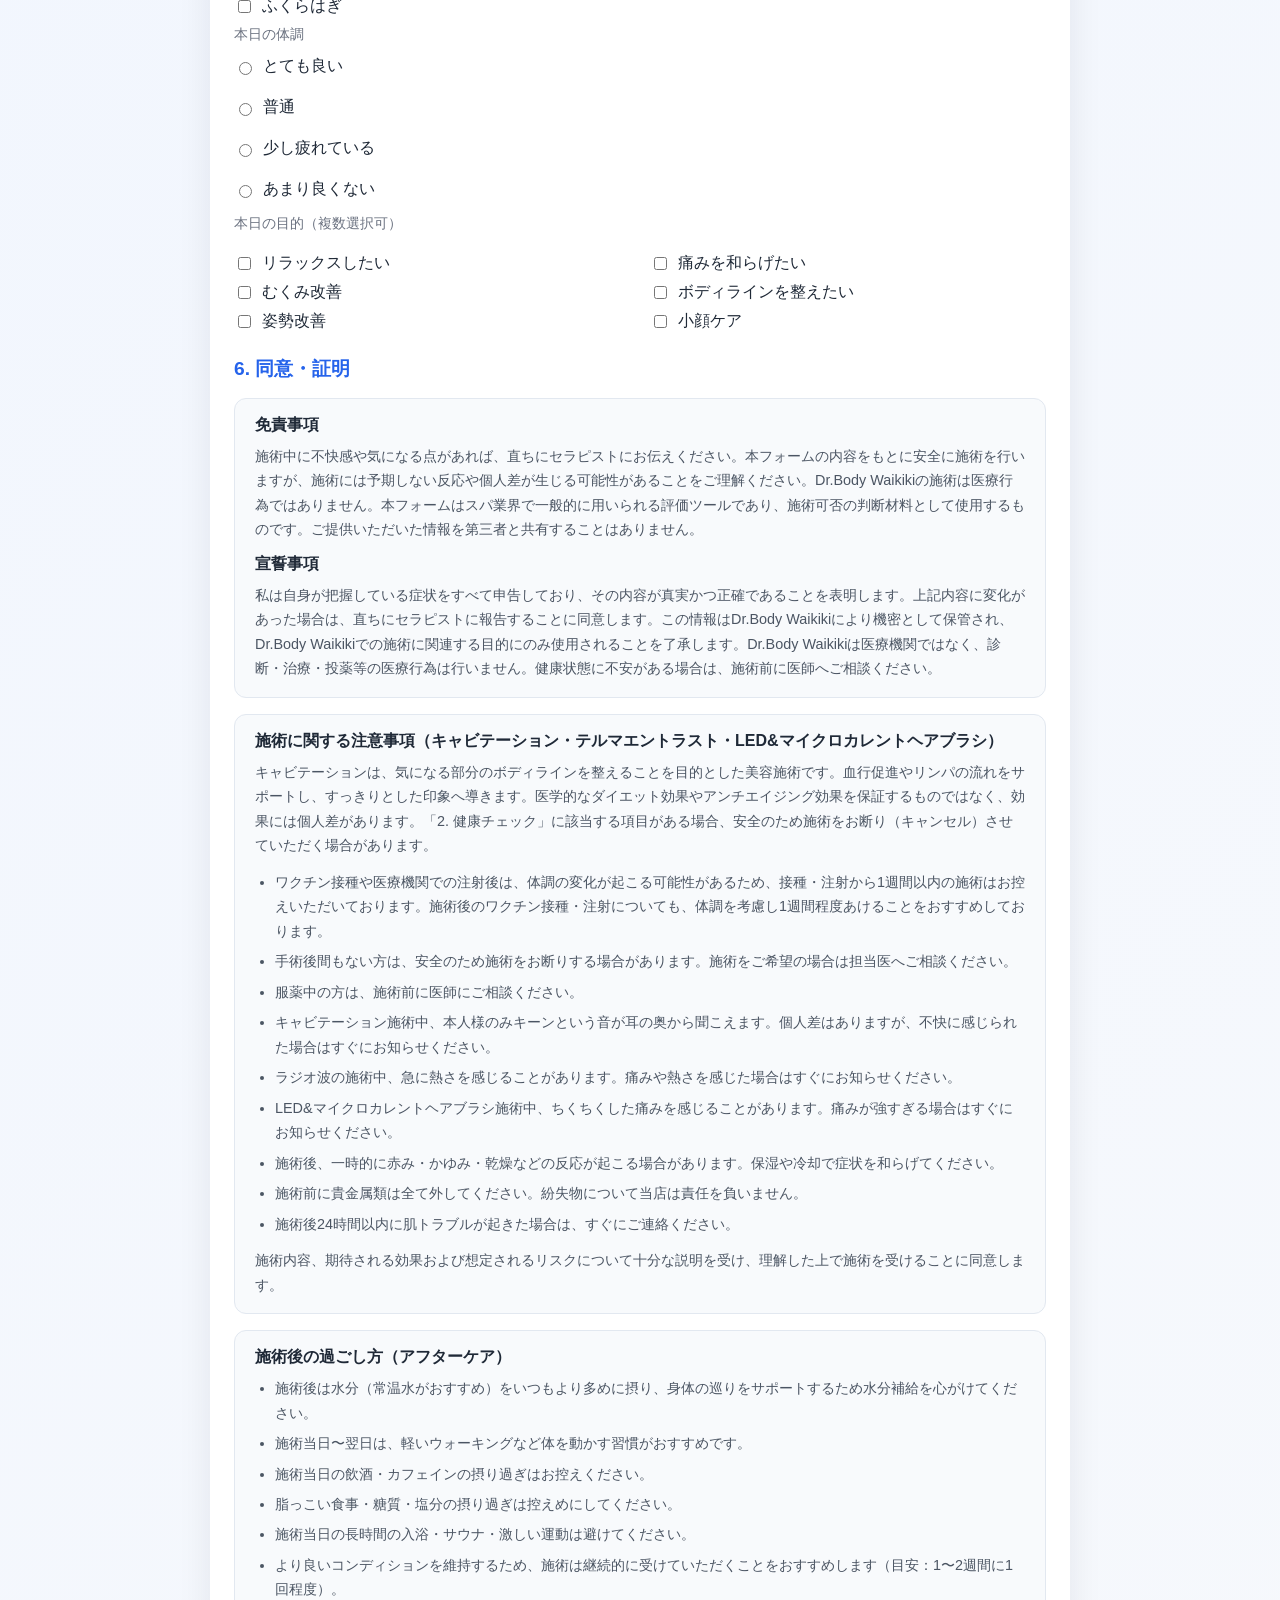
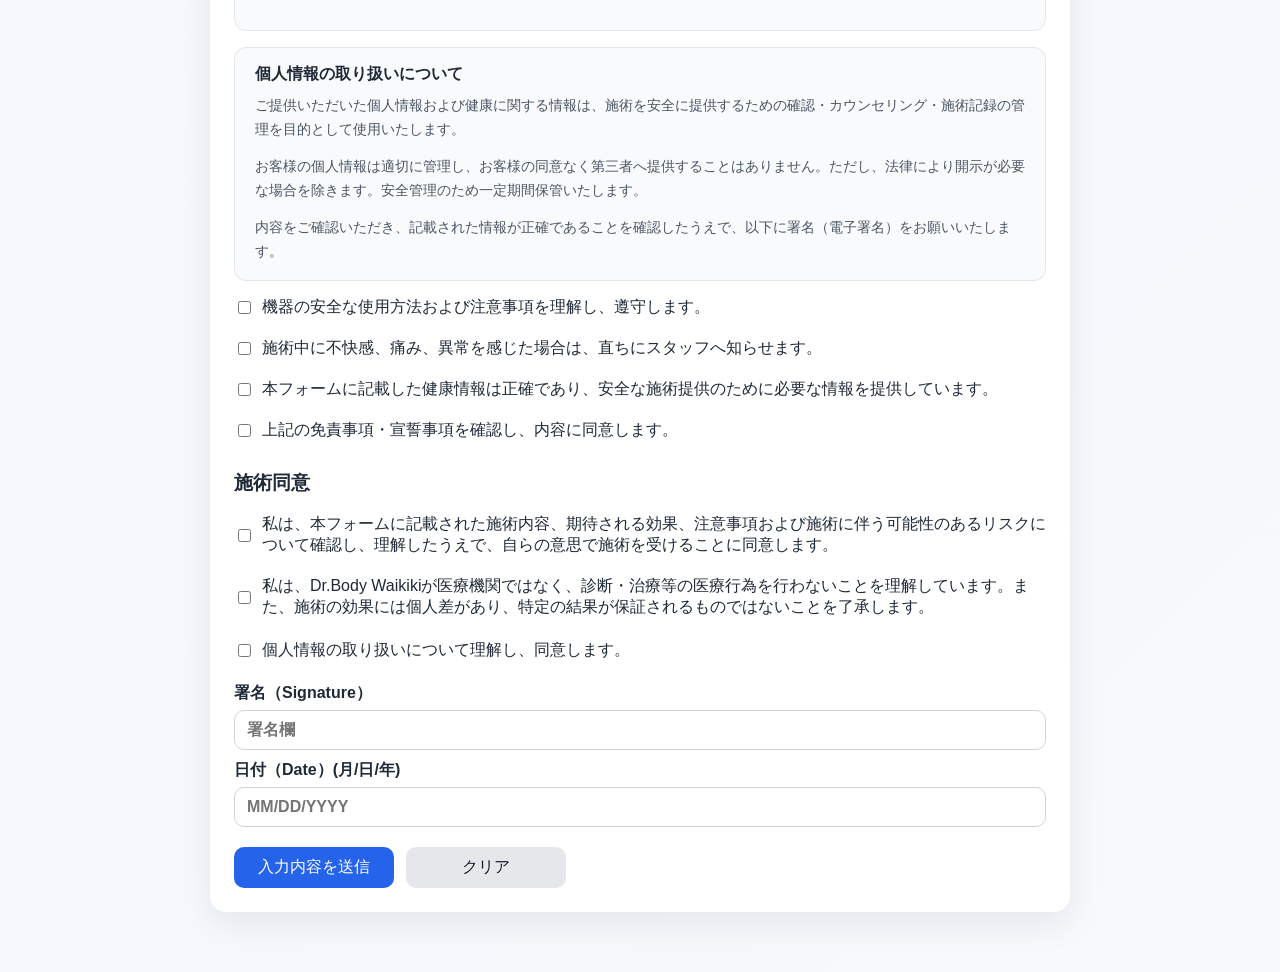
==== commit 31c159f7: "Update header intro text" ====
--- a/index.html
+++ b/index.html
@@ -10,7 +10,11 @@
     <main class="container">
       <header class="hero">
         <h1>Dr.Body Waikiki 顧客情報シート</h1>
-        <p>ご利用前に必要事項をご入力ください。重複を減らし、最後に署名と証明写真を残せる流れに整理しています。</p>
+        <p>
+          ご来店前に必要事項をご入力ください。<br />
+          ご提供いただいた情報は、安全な施術の提供およびカウンセリングのために使用いたします。<br />
+          内容をご確認のうえ、最後に署名をお願いいたします。
+        </p>
       </header>
 
       <form id="intakeForm" class="form-card">
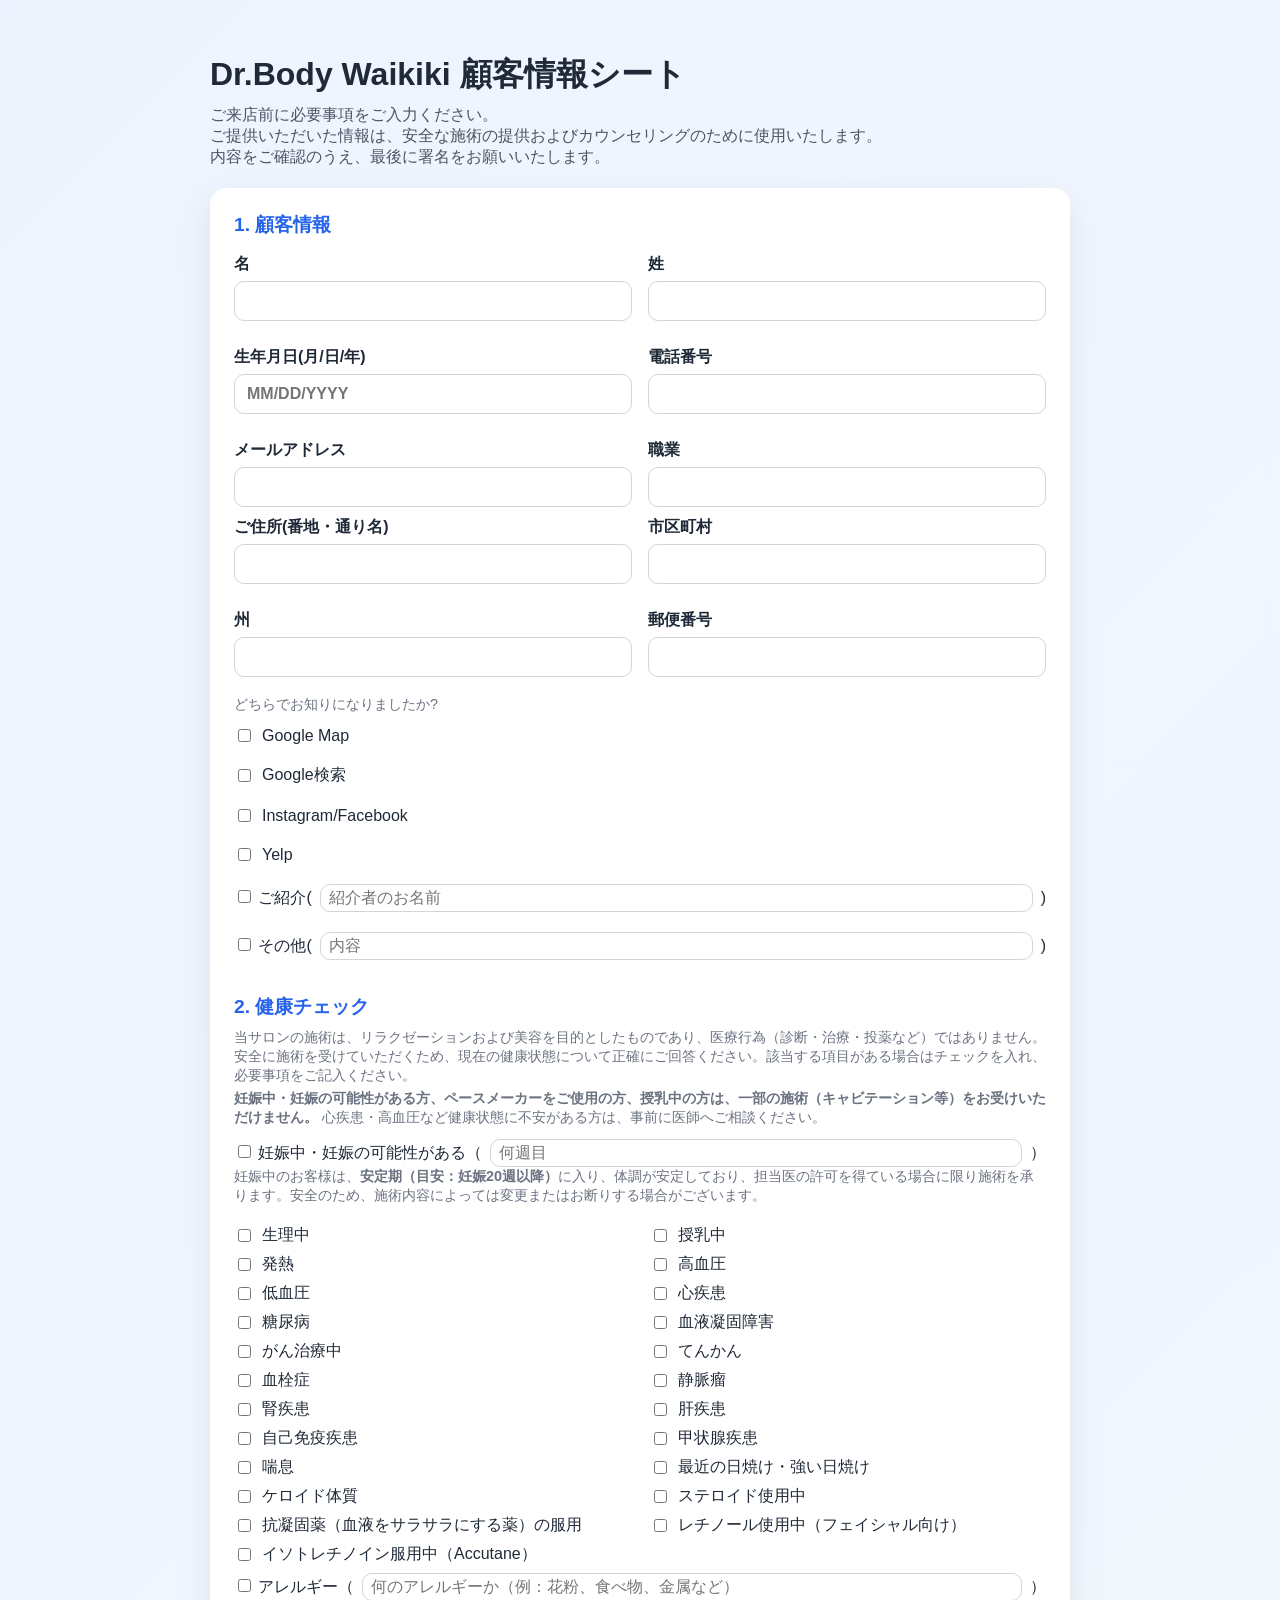
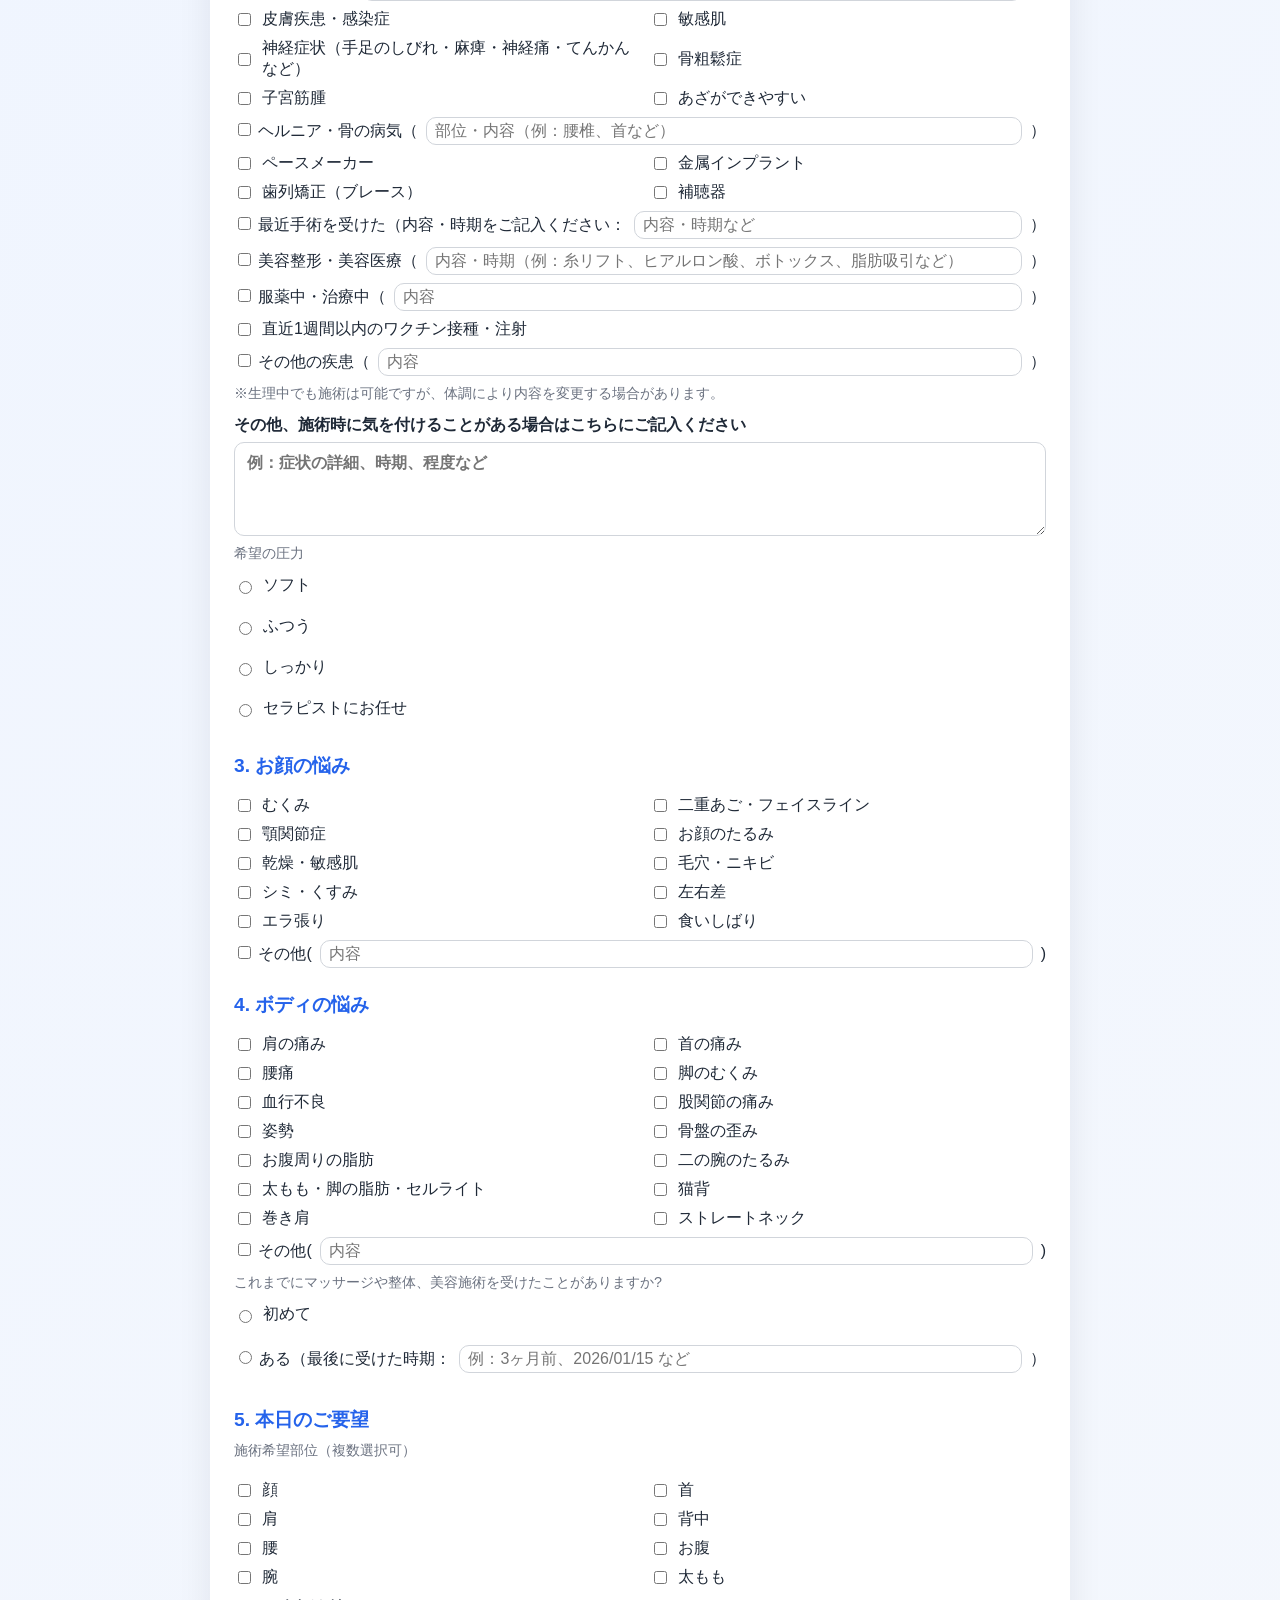
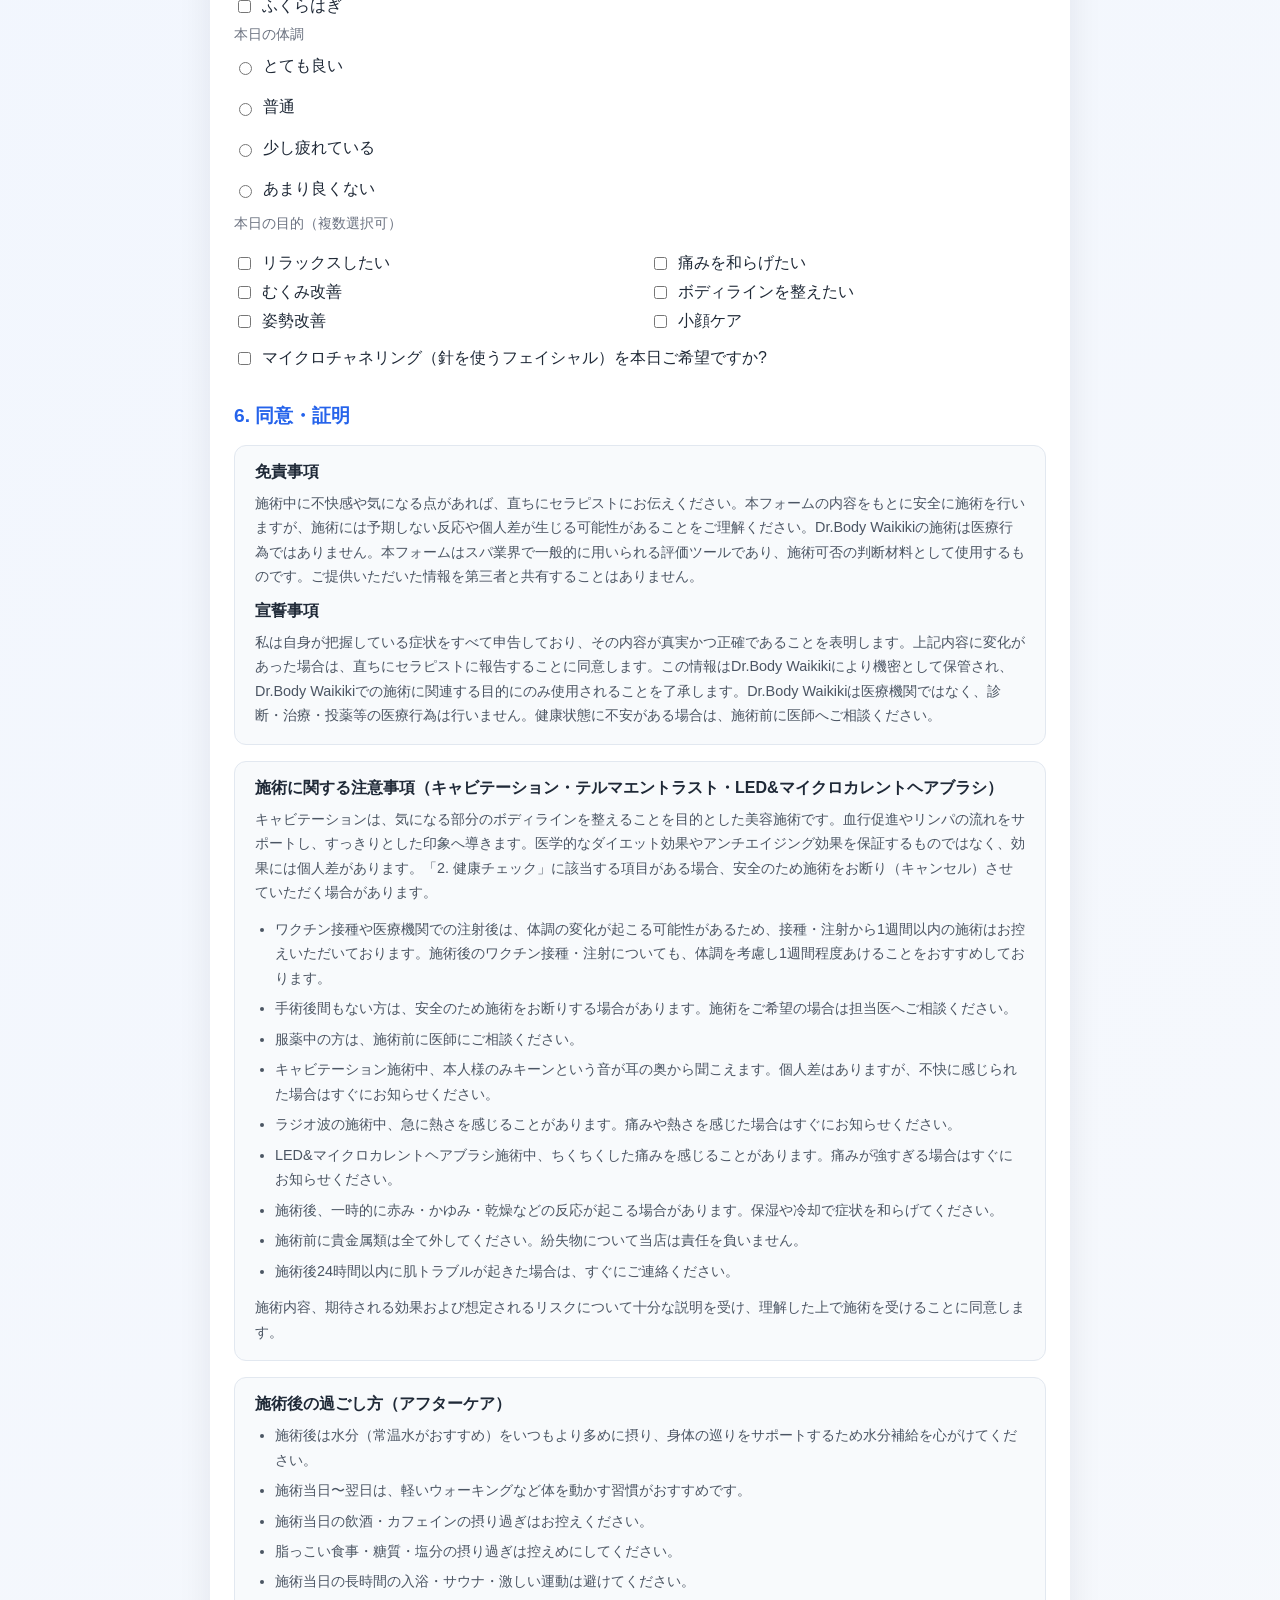
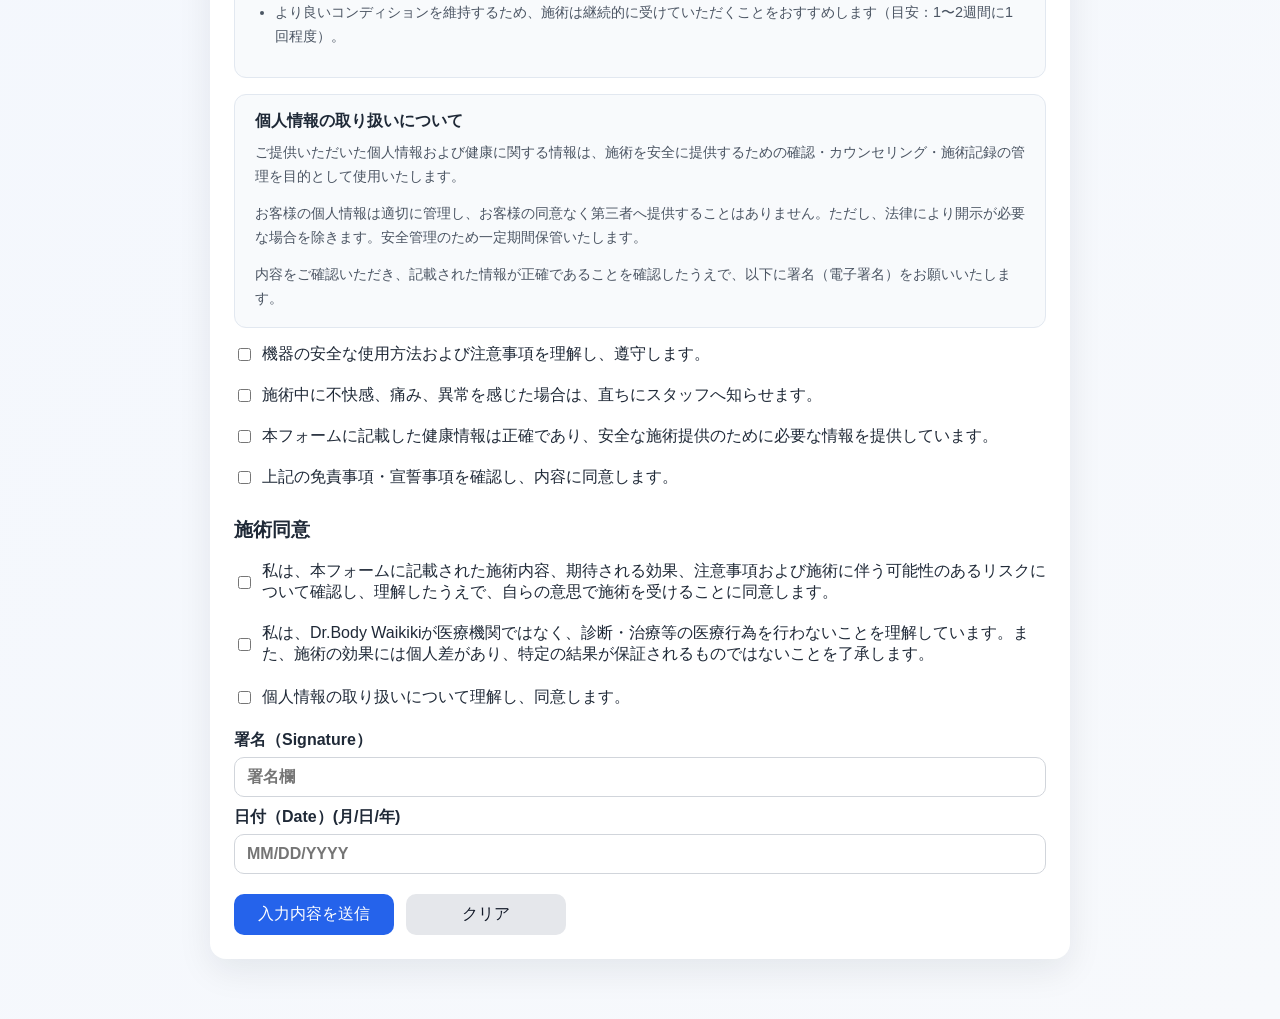
==== commit d7d0aa68: "Show microneedling consent link only when customer wants that treatment" ====
--- a/index.html
+++ b/index.html
@@ -279,6 +279,16 @@
             <label><input type="checkbox" name="todayGoals" value="姿勢改善" /> 姿勢改善</label>
             <label><input type="checkbox" name="todayGoals" value="小顔ケア" /> 小顔ケア</label>
           </div>
+          <div class="checkbox-list">
+            <label>
+              <input type="checkbox" id="wantsMicroneedling" name="wantsMicroneedling" value="はい" />
+              マイクロチャネリング（針を使うフェイシャル）を本日ご希望ですか?
+            </label>
+          </div>
+          <div id="microneedlingLinkBox" class="microneedling-link-box" hidden>
+            <p>マイクロチャネリングをご希望の場合は、専用の同意書へのご記入が必要です。以下のリンクから進んでご確認・ご記入ください。</p>
+            <a href="microneedling-consent.html" target="_blank" rel="noopener" class="microneedling-link">マイクロチャネリング同意書に進む →</a>
+          </div>
         </section>
 
         <section>
--- a/styles.css
+++ b/styles.css
@@ -130,6 +130,30 @@
   margin-top: 16px;
 }
 
+.microneedling-link-box {
+  margin-top: 4px;
+  padding: 16px 20px;
+  background: linear-gradient(120deg, #f3ecff, #ecf1ff);
+  border: 1px solid #ddd0f7;
+  border-radius: 12px;
+}
+
+.microneedling-link-box p {
+  margin: 0 0 10px;
+  color: #4b5563;
+  font-size: 0.9rem;
+}
+
+.microneedling-link {
+  display: inline-block;
+  padding: 10px 18px;
+  border-radius: 10px;
+  background: linear-gradient(120deg, #5b30a6, #3f6fd1);
+  color: white;
+  font-weight: 600;
+  text-decoration: none;
+}
+
 .pressure-options {
   flex-direction: row;
   gap: 24px;
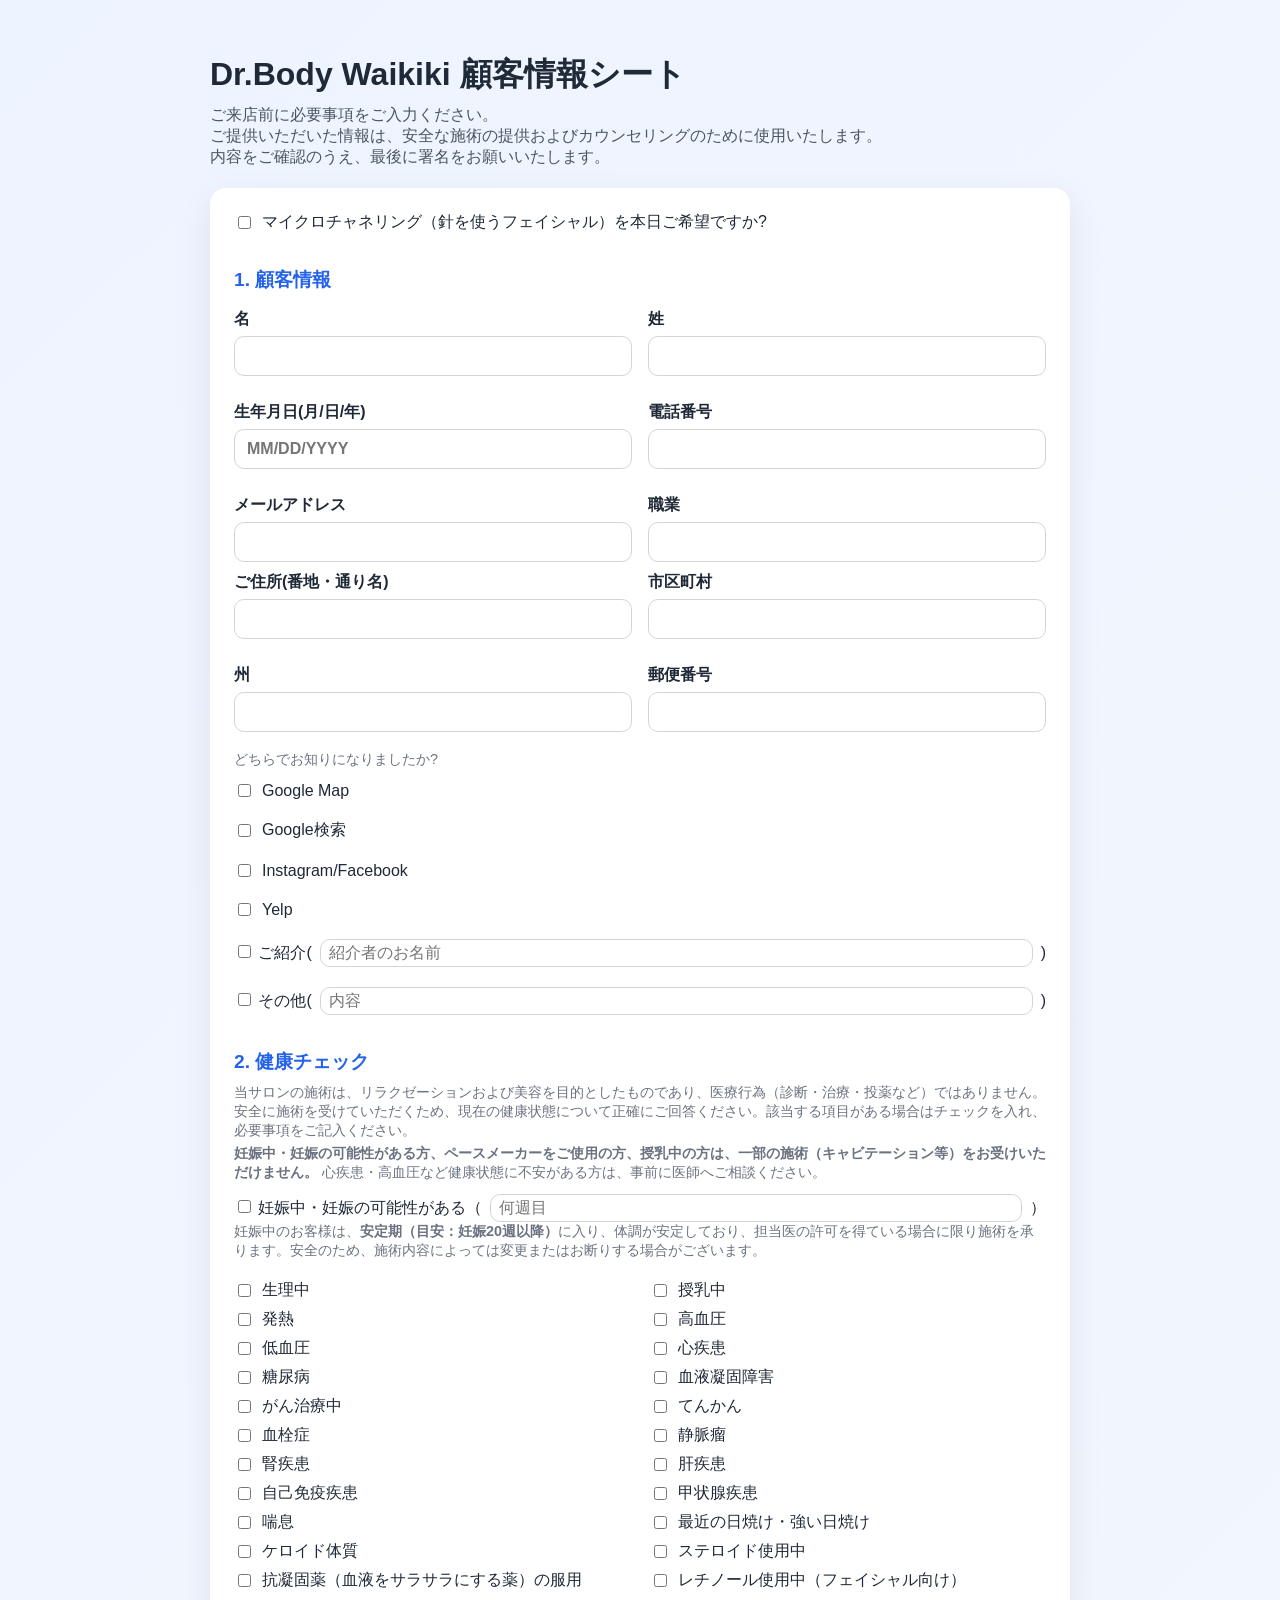
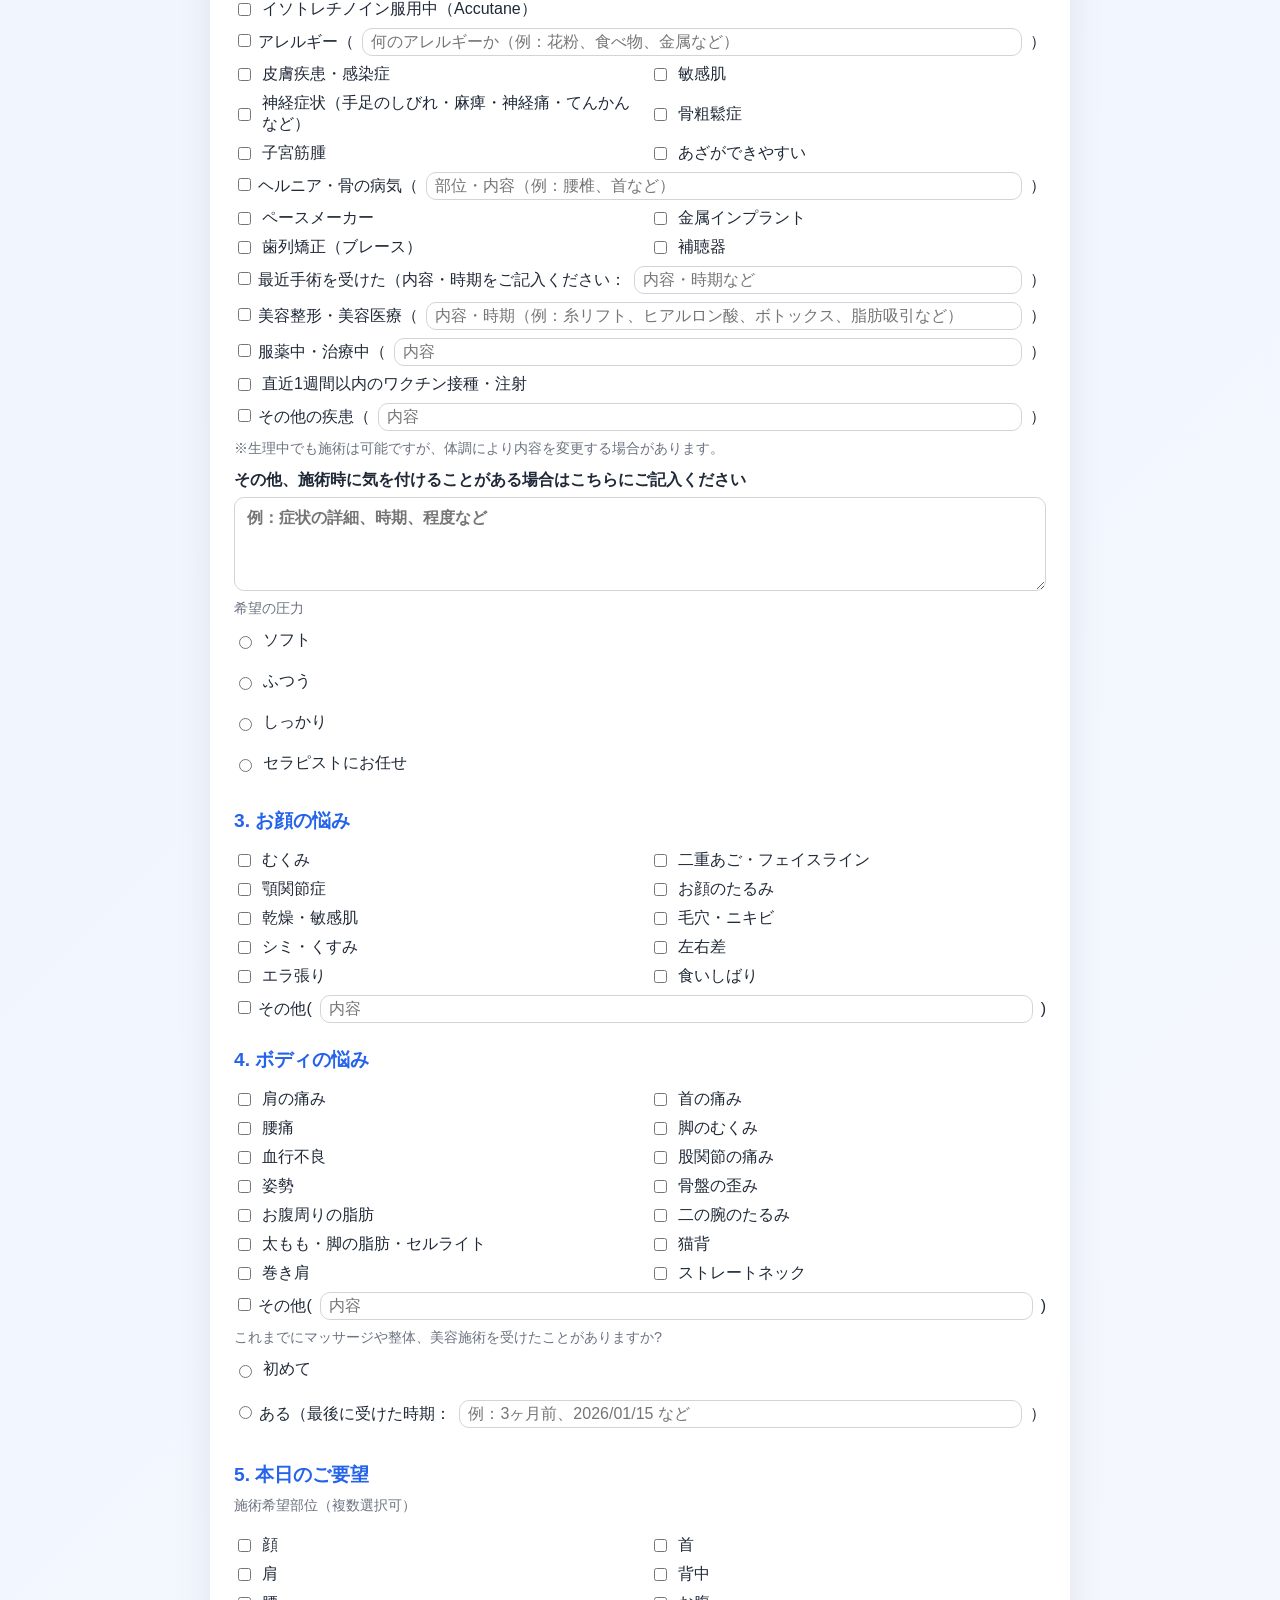
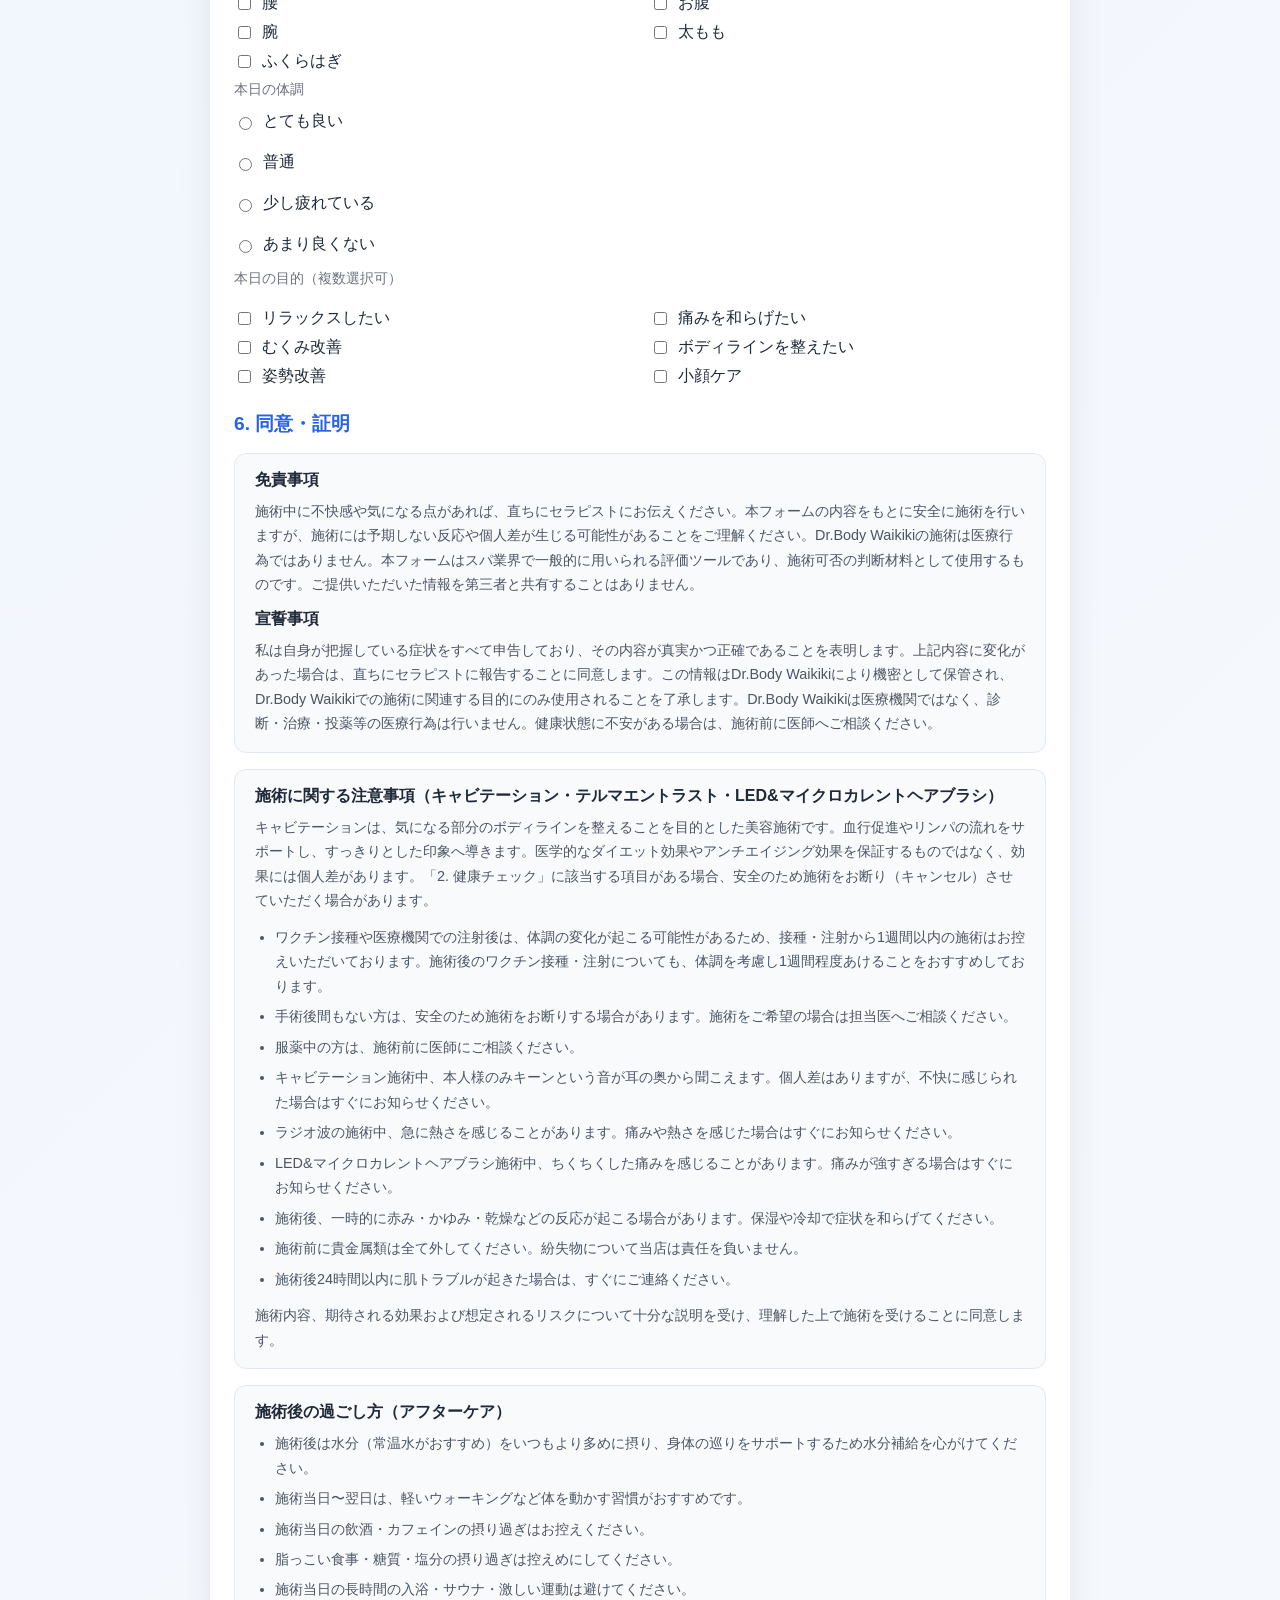
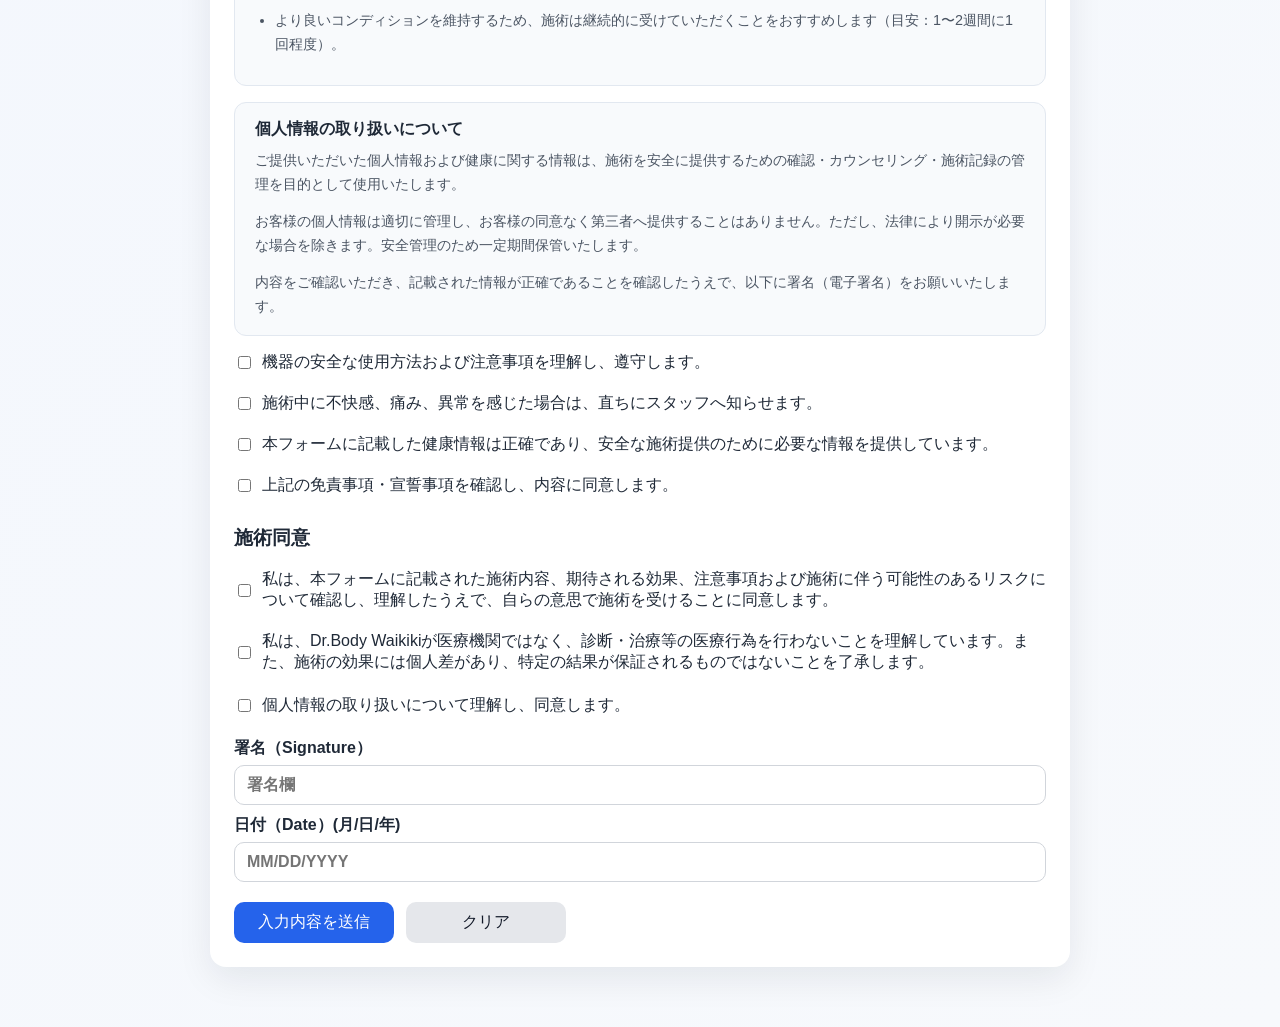
==== commit cf860988: "Move microneedling checkbox to the top of the form for visibility" ====
--- a/index.html
+++ b/index.html
@@ -18,6 +18,19 @@
       </header>
 
       <form id="intakeForm" class="form-card">
+        <section>
+          <div class="checkbox-list">
+            <label>
+              <input type="checkbox" id="wantsMicroneedling" name="wantsMicroneedling" value="はい" />
+              マイクロチャネリング（針を使うフェイシャル）を本日ご希望ですか?
+            </label>
+          </div>
+          <div id="microneedlingLinkBox" class="microneedling-link-box" hidden>
+            <p>マイクロチャネリングをご希望の場合は、専用の同意書へのご記入が必要です。以下のリンクから進んでご確認・ご記入ください。</p>
+            <a href="microneedling-consent.html" target="_blank" rel="noopener" class="microneedling-link">マイクロチャネリング同意書に進む →</a>
+          </div>
+        </section>
+
         <section>
           <h2>1. 顧客情報</h2>
           <div class="grid">
@@ -279,16 +292,6 @@
             <label><input type="checkbox" name="todayGoals" value="姿勢改善" /> 姿勢改善</label>
             <label><input type="checkbox" name="todayGoals" value="小顔ケア" /> 小顔ケア</label>
           </div>
-          <div class="checkbox-list">
-            <label>
-              <input type="checkbox" id="wantsMicroneedling" name="wantsMicroneedling" value="はい" />
-              マイクロチャネリング（針を使うフェイシャル）を本日ご希望ですか?
-            </label>
-          </div>
-          <div id="microneedlingLinkBox" class="microneedling-link-box" hidden>
-            <p>マイクロチャネリングをご希望の場合は、専用の同意書へのご記入が必要です。以下のリンクから進んでご確認・ご記入ください。</p>
-            <a href="microneedling-consent.html" target="_blank" rel="noopener" class="microneedling-link">マイクロチャネリング同意書に進む →</a>
-          </div>
         </section>
 
         <section>
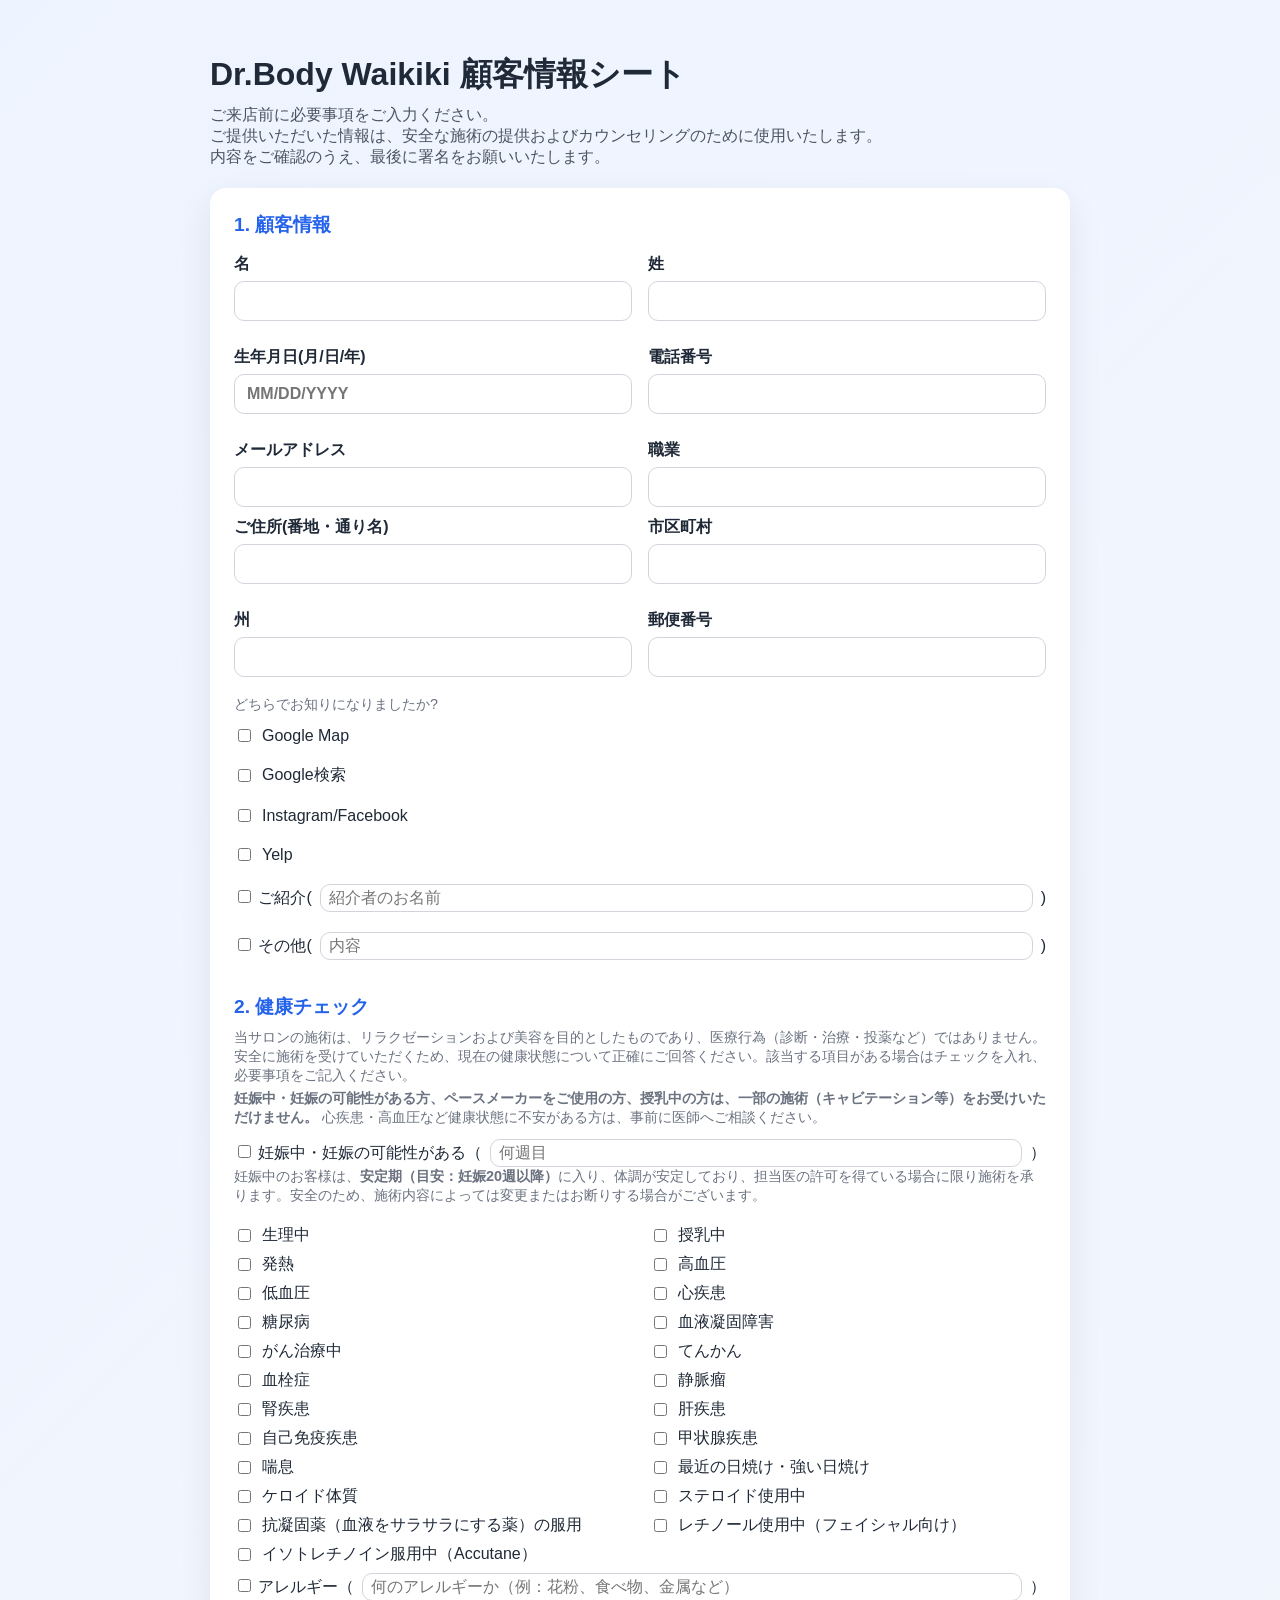
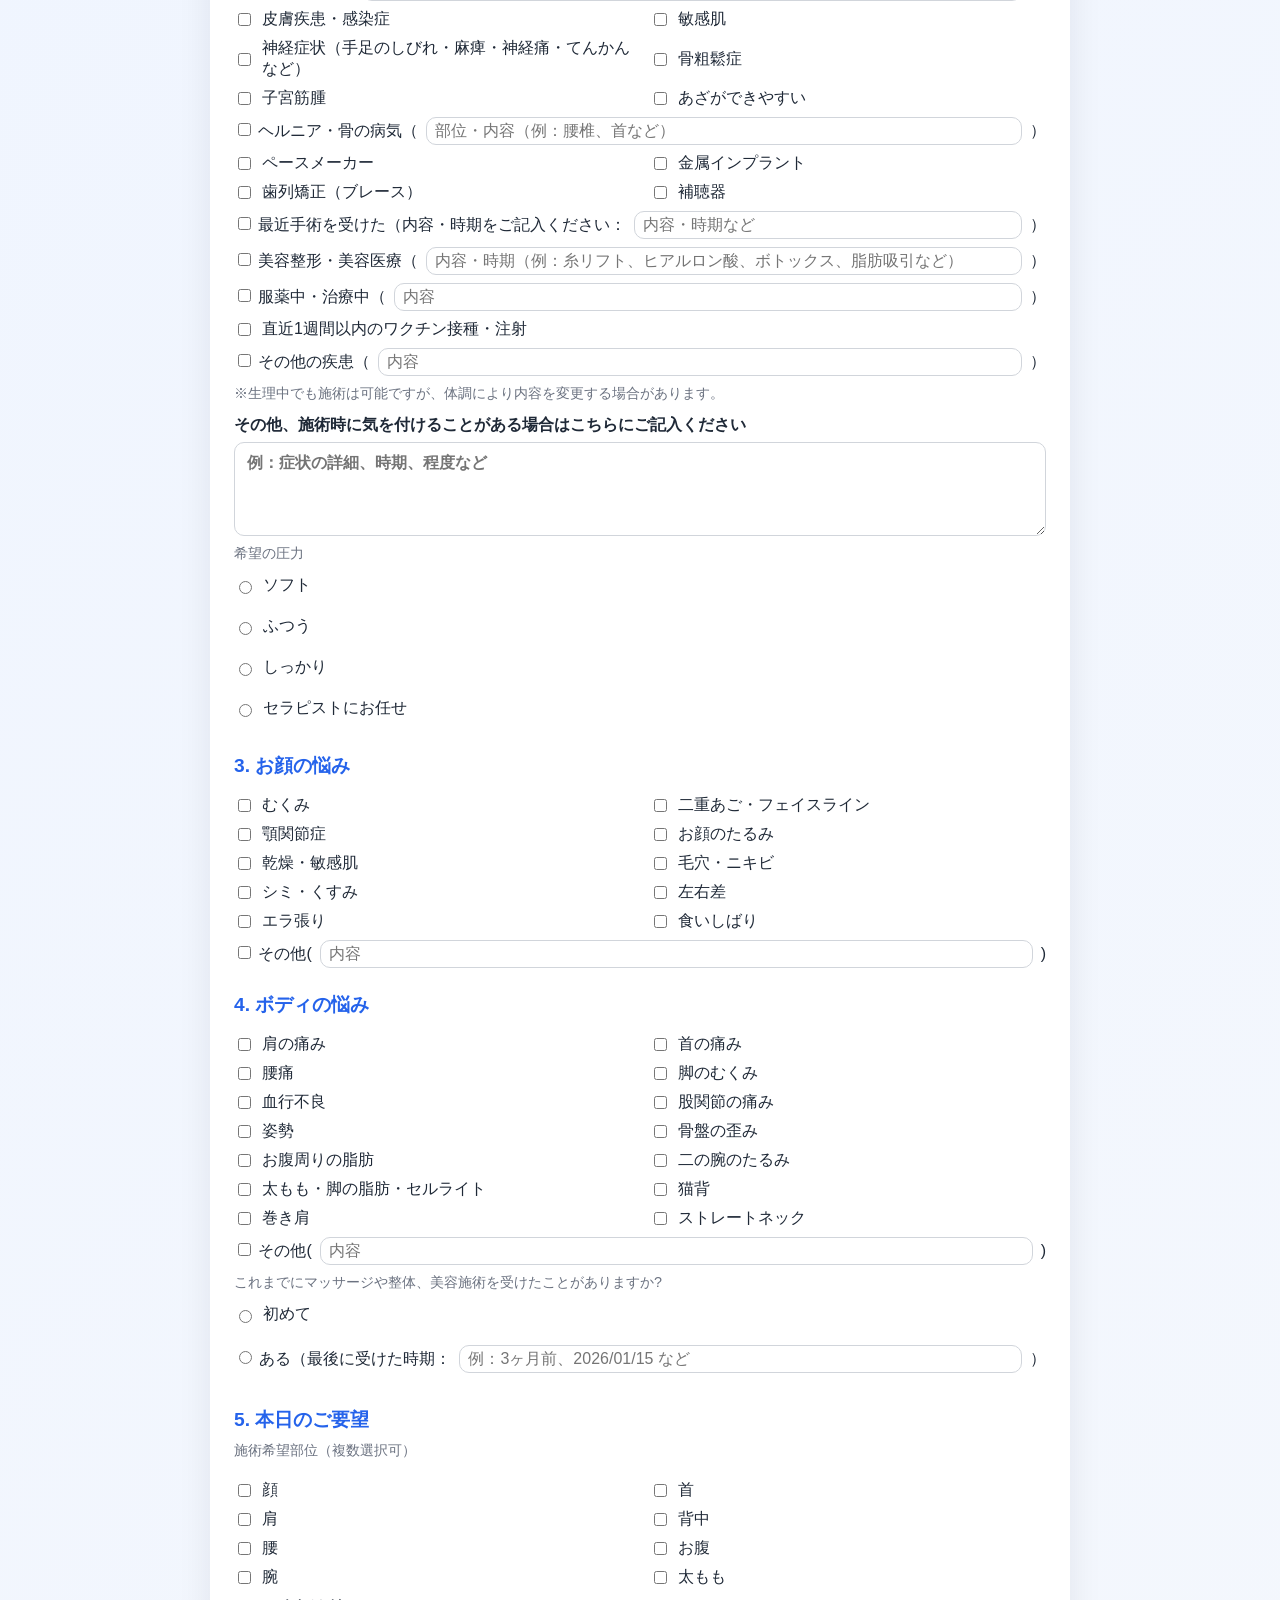
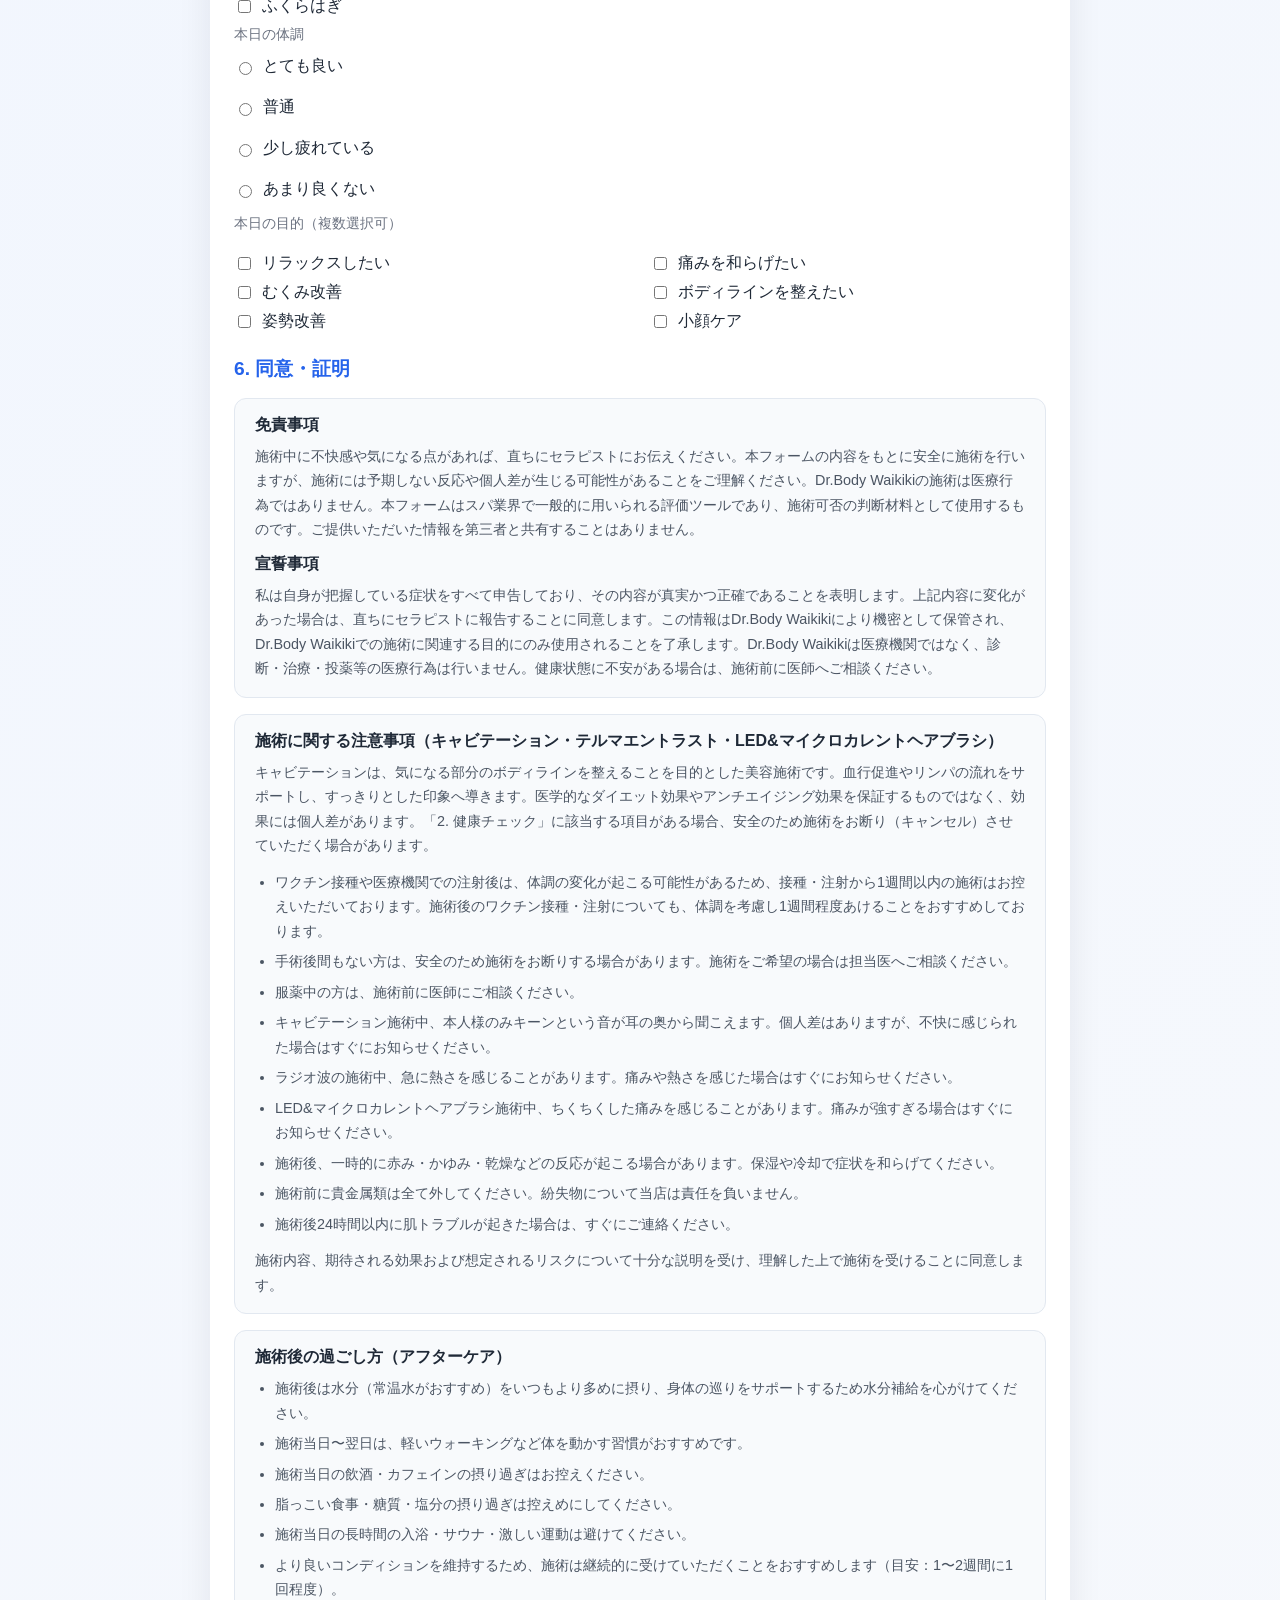
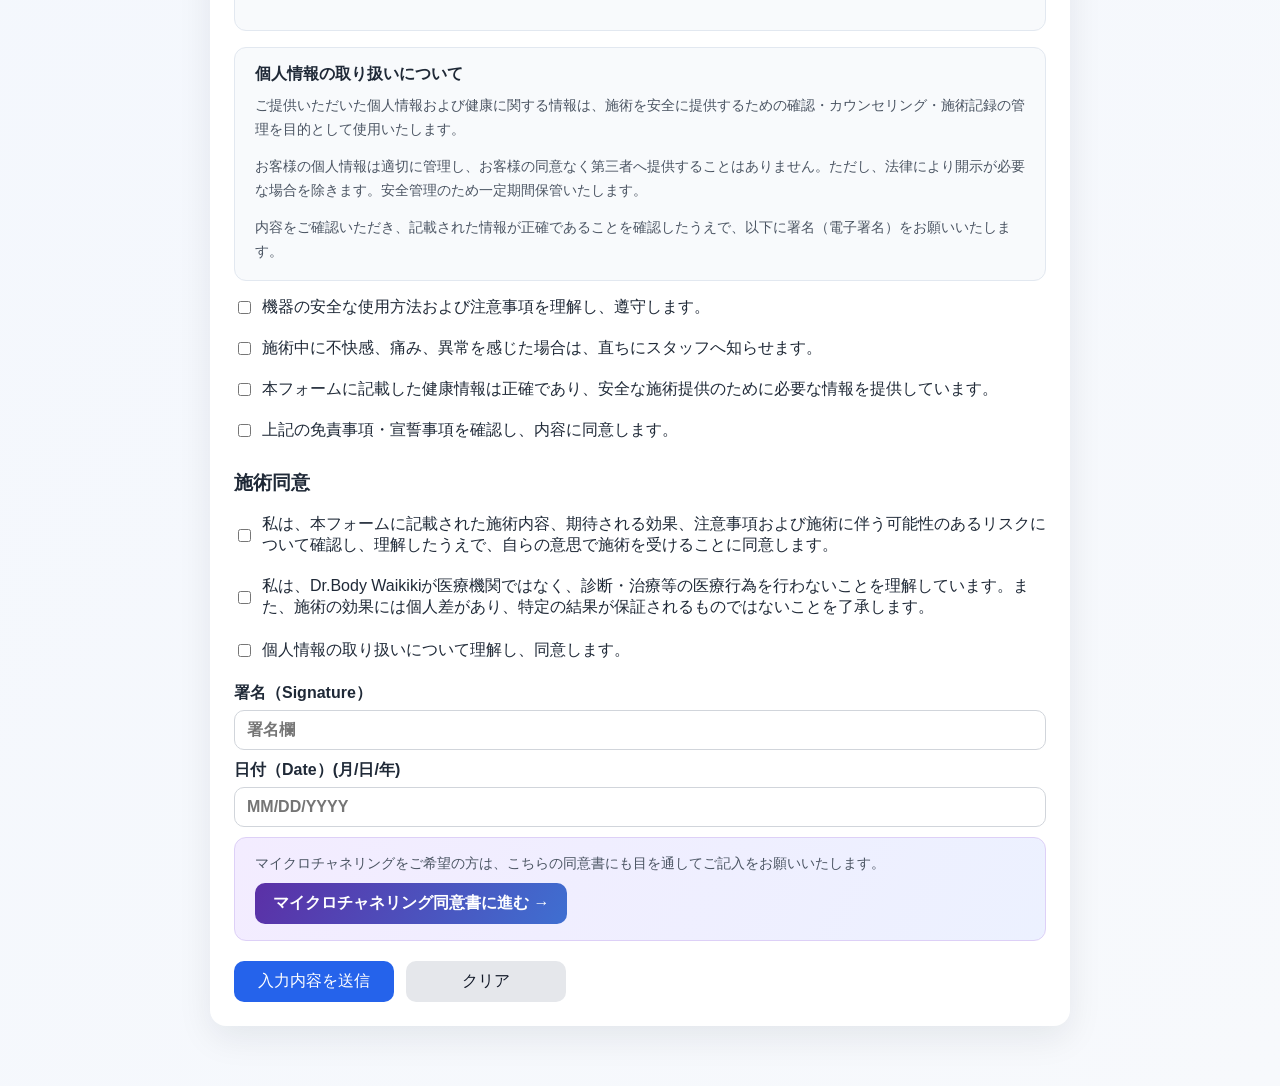
==== commit a00f0cc0: "Simplify microneedling notice to a static link at the end of the form" ====
--- a/index.html
+++ b/index.html
@@ -18,19 +18,6 @@
       </header>
 
       <form id="intakeForm" class="form-card">
-        <section>
-          <div class="checkbox-list">
-            <label>
-              <input type="checkbox" id="wantsMicroneedling" name="wantsMicroneedling" value="はい" />
-              マイクロチャネリング（針を使うフェイシャル）を本日ご希望ですか?
-            </label>
-          </div>
-          <div id="microneedlingLinkBox" class="microneedling-link-box" hidden>
-            <p>マイクロチャネリングをご希望の場合は、専用の同意書へのご記入が必要です。以下のリンクから進んでご確認・ご記入ください。</p>
-            <a href="microneedling-consent.html" target="_blank" rel="noopener" class="microneedling-link">マイクロチャネリング同意書に進む →</a>
-          </div>
-        </section>
-
         <section>
           <h2>1. 顧客情報</h2>
           <div class="grid">
@@ -380,6 +367,11 @@
           </label>
         </section>
 
+        <div class="microneedling-link-box">
+          <p>マイクロチャネリングをご希望の方は、こちらの同意書にも目を通してご記入をお願いいたします。</p>
+          <a href="microneedling-consent.html" target="_blank" rel="noopener" class="microneedling-link">マイクロチャネリング同意書に進む →</a>
+        </div>
+
         <div class="actions">
           <button type="submit">入力内容を送信</button>
           <button type="reset" class="secondary">クリア</button>
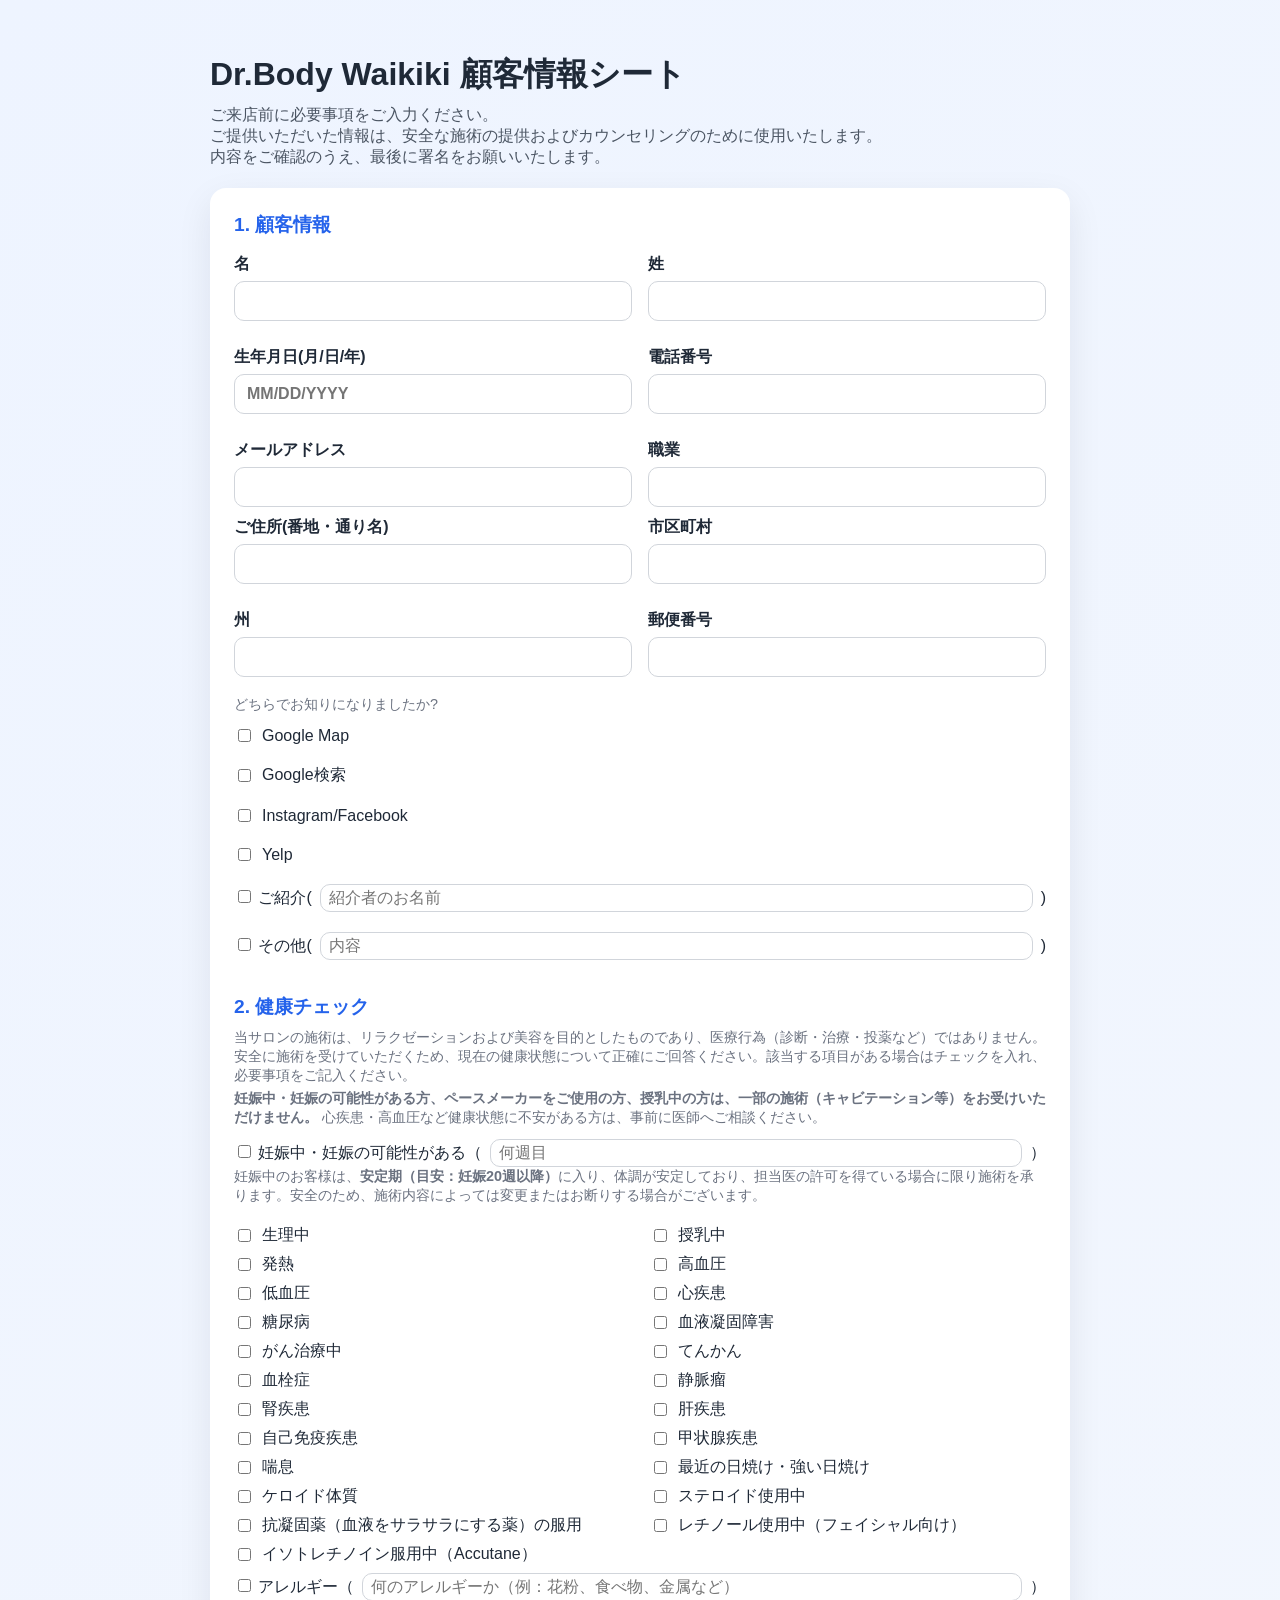
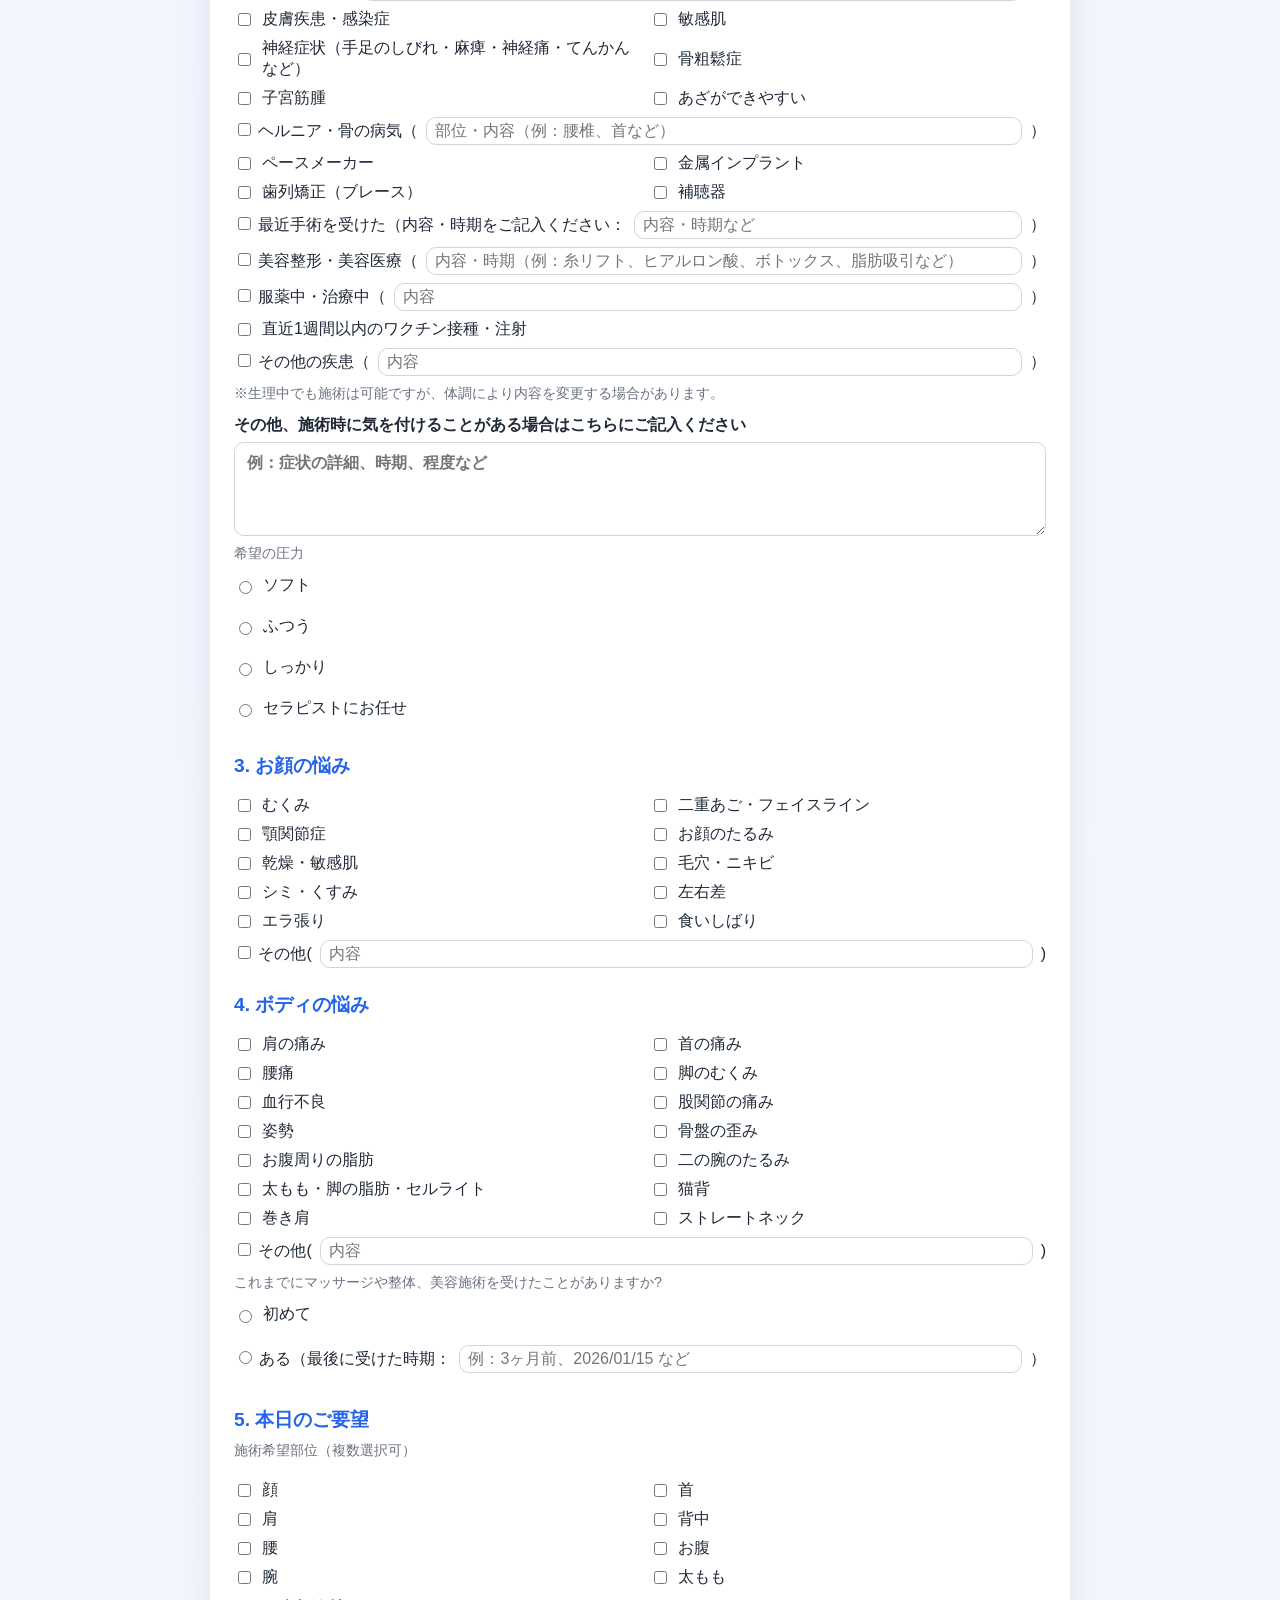
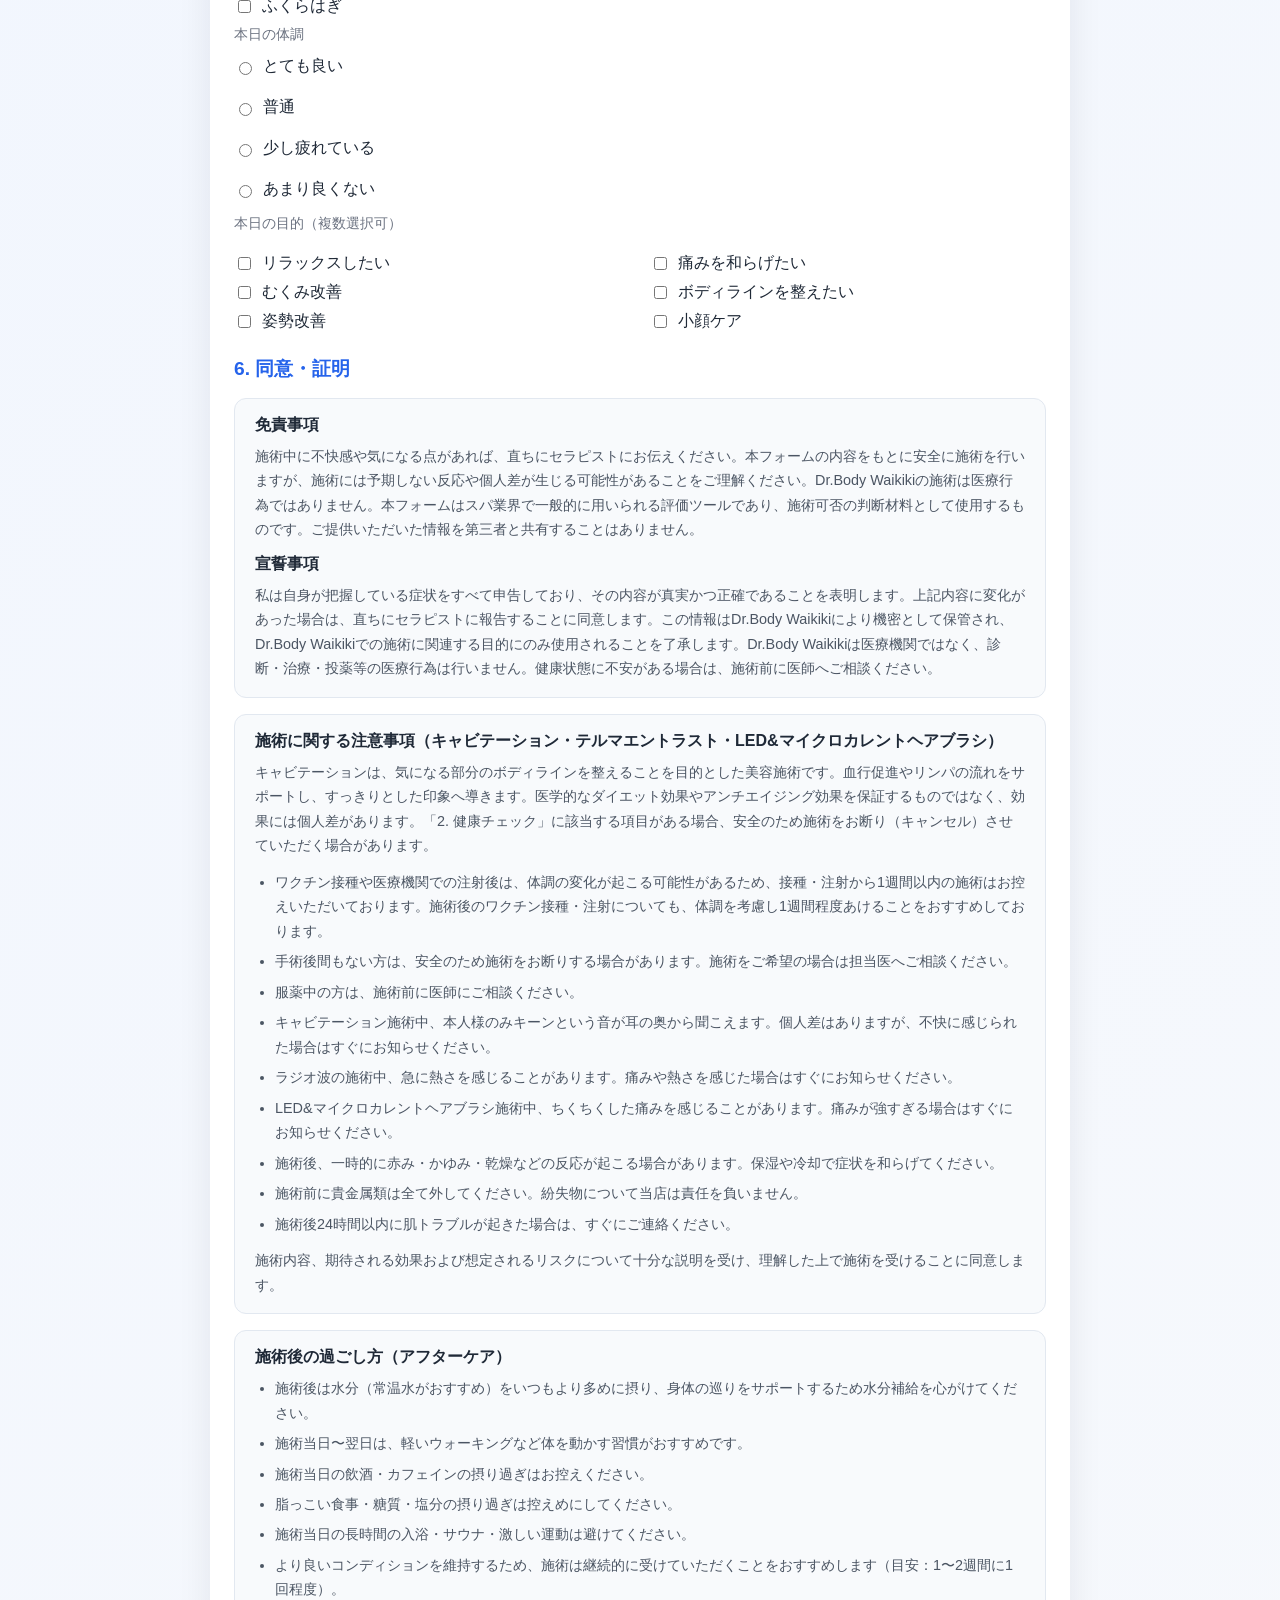
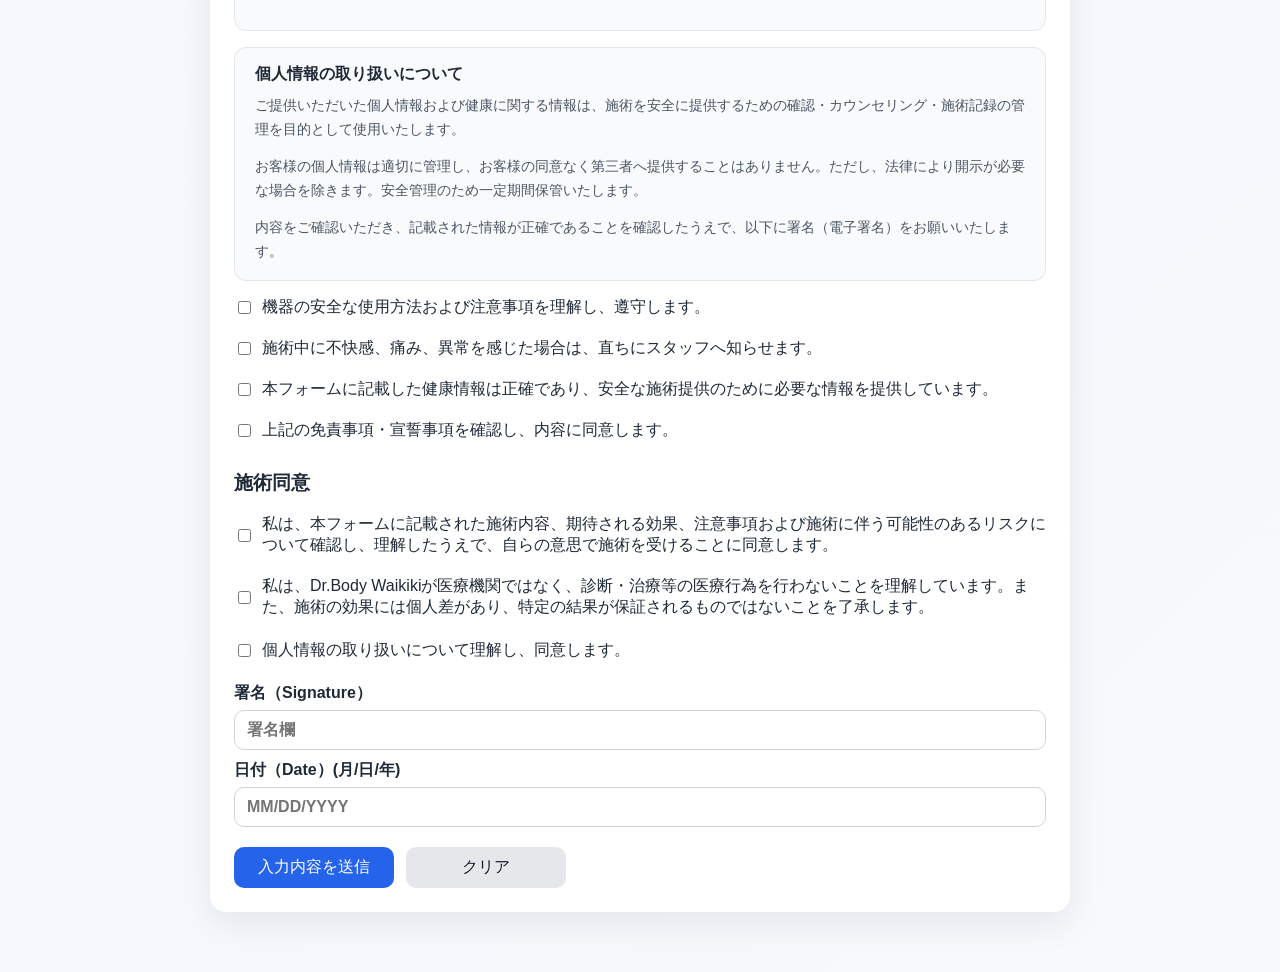
==== commit 0623a64b: "Only reveal microneedling consent link after main form is successfully submitted" ====
--- a/index.html
+++ b/index.html
@@ -367,17 +367,17 @@
           </label>
         </section>
 
-        <div class="microneedling-link-box">
-          <p>マイクロチャネリングをご希望の方は、こちらの同意書にも目を通してご記入をお願いいたします。</p>
-          <a href="microneedling-consent.html" target="_blank" rel="noopener" class="microneedling-link">マイクロチャネリング同意書に進む →</a>
-        </div>
-
         <div class="actions">
           <button type="submit">入力内容を送信</button>
           <button type="reset" class="secondary">クリア</button>
         </div>
       </form>
 
+      <div id="microneedlingLinkBox" class="microneedling-link-box" hidden>
+        <p>顧客情報シートの送信が完了しました。マイクロチャネリングをご希望の方は、続けてこちらの同意書にも目を通してご記入をお願いいたします。</p>
+        <a href="microneedling-consent.html" target="_blank" rel="noopener" class="microneedling-link">マイクロチャネリング同意書に進む →</a>
+      </div>
+
       <section id="result" class="result-card" aria-live="polite"></section>
     </main>
 
